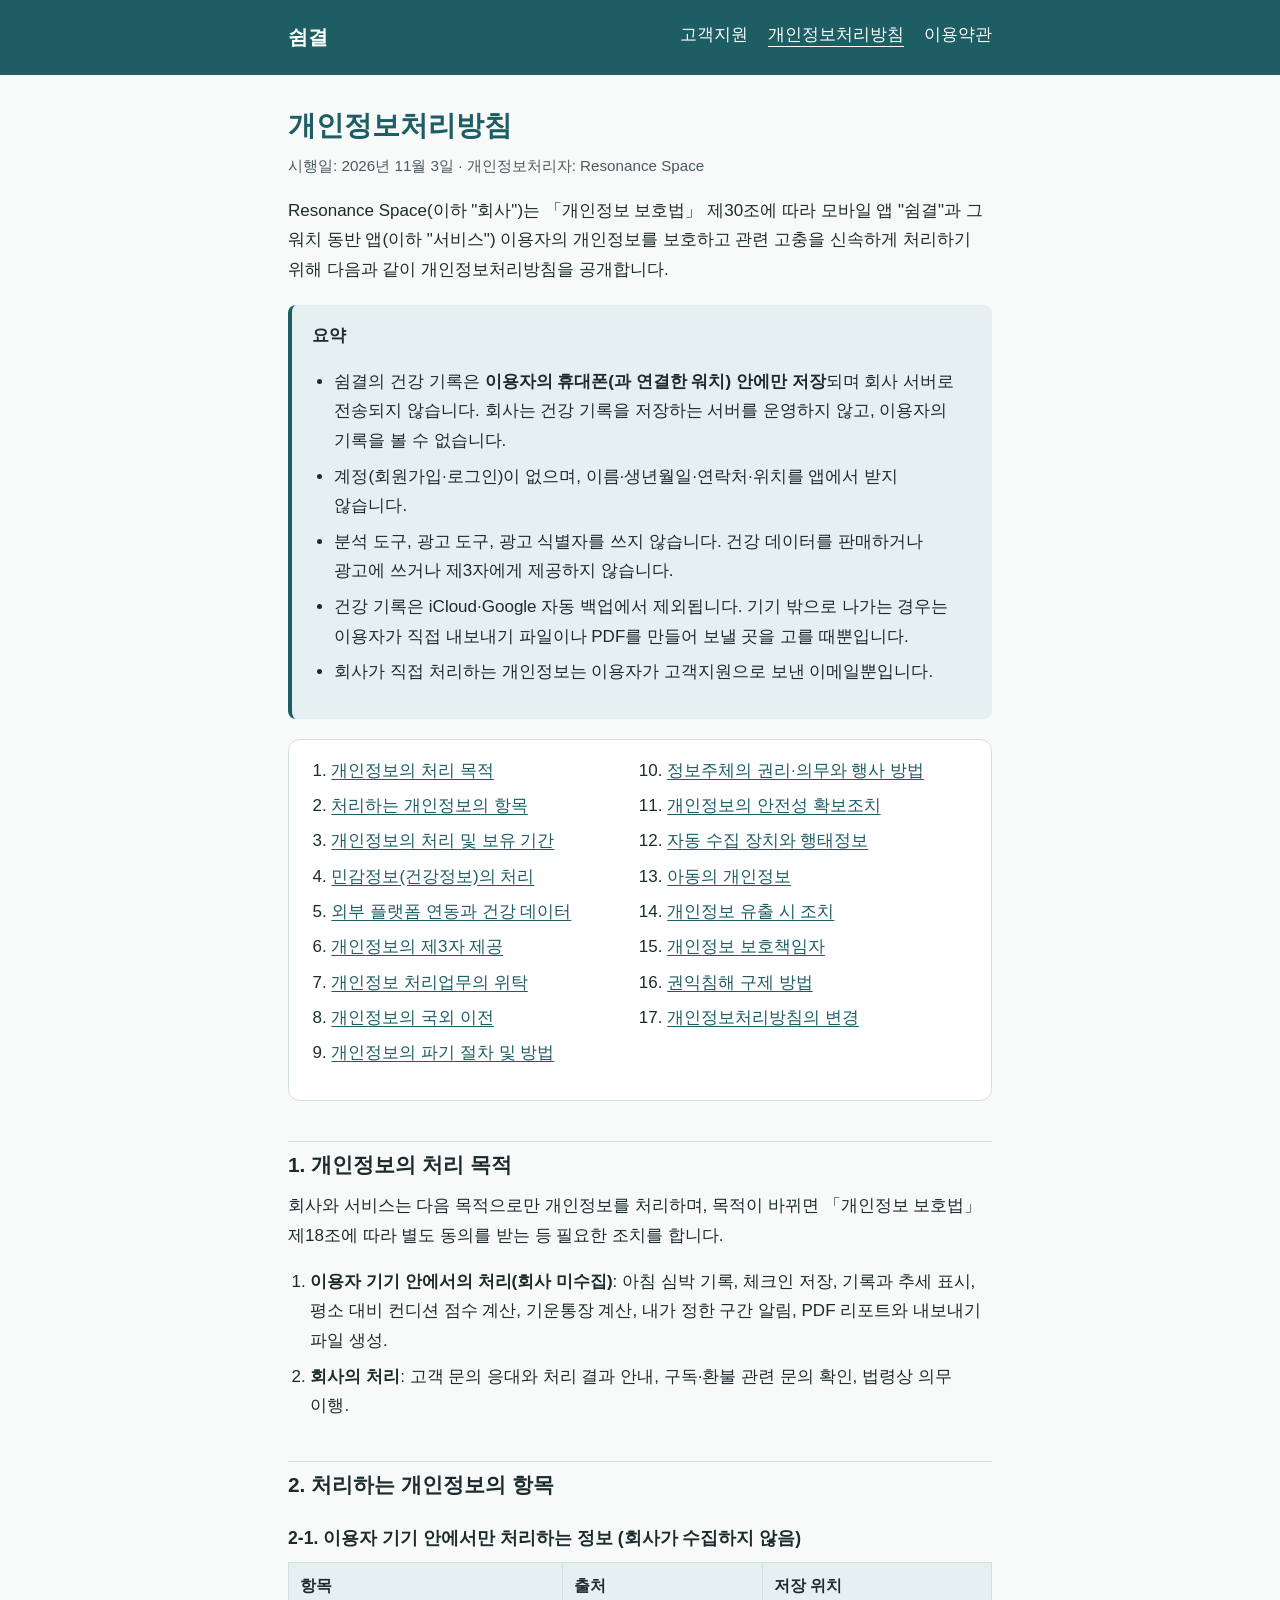
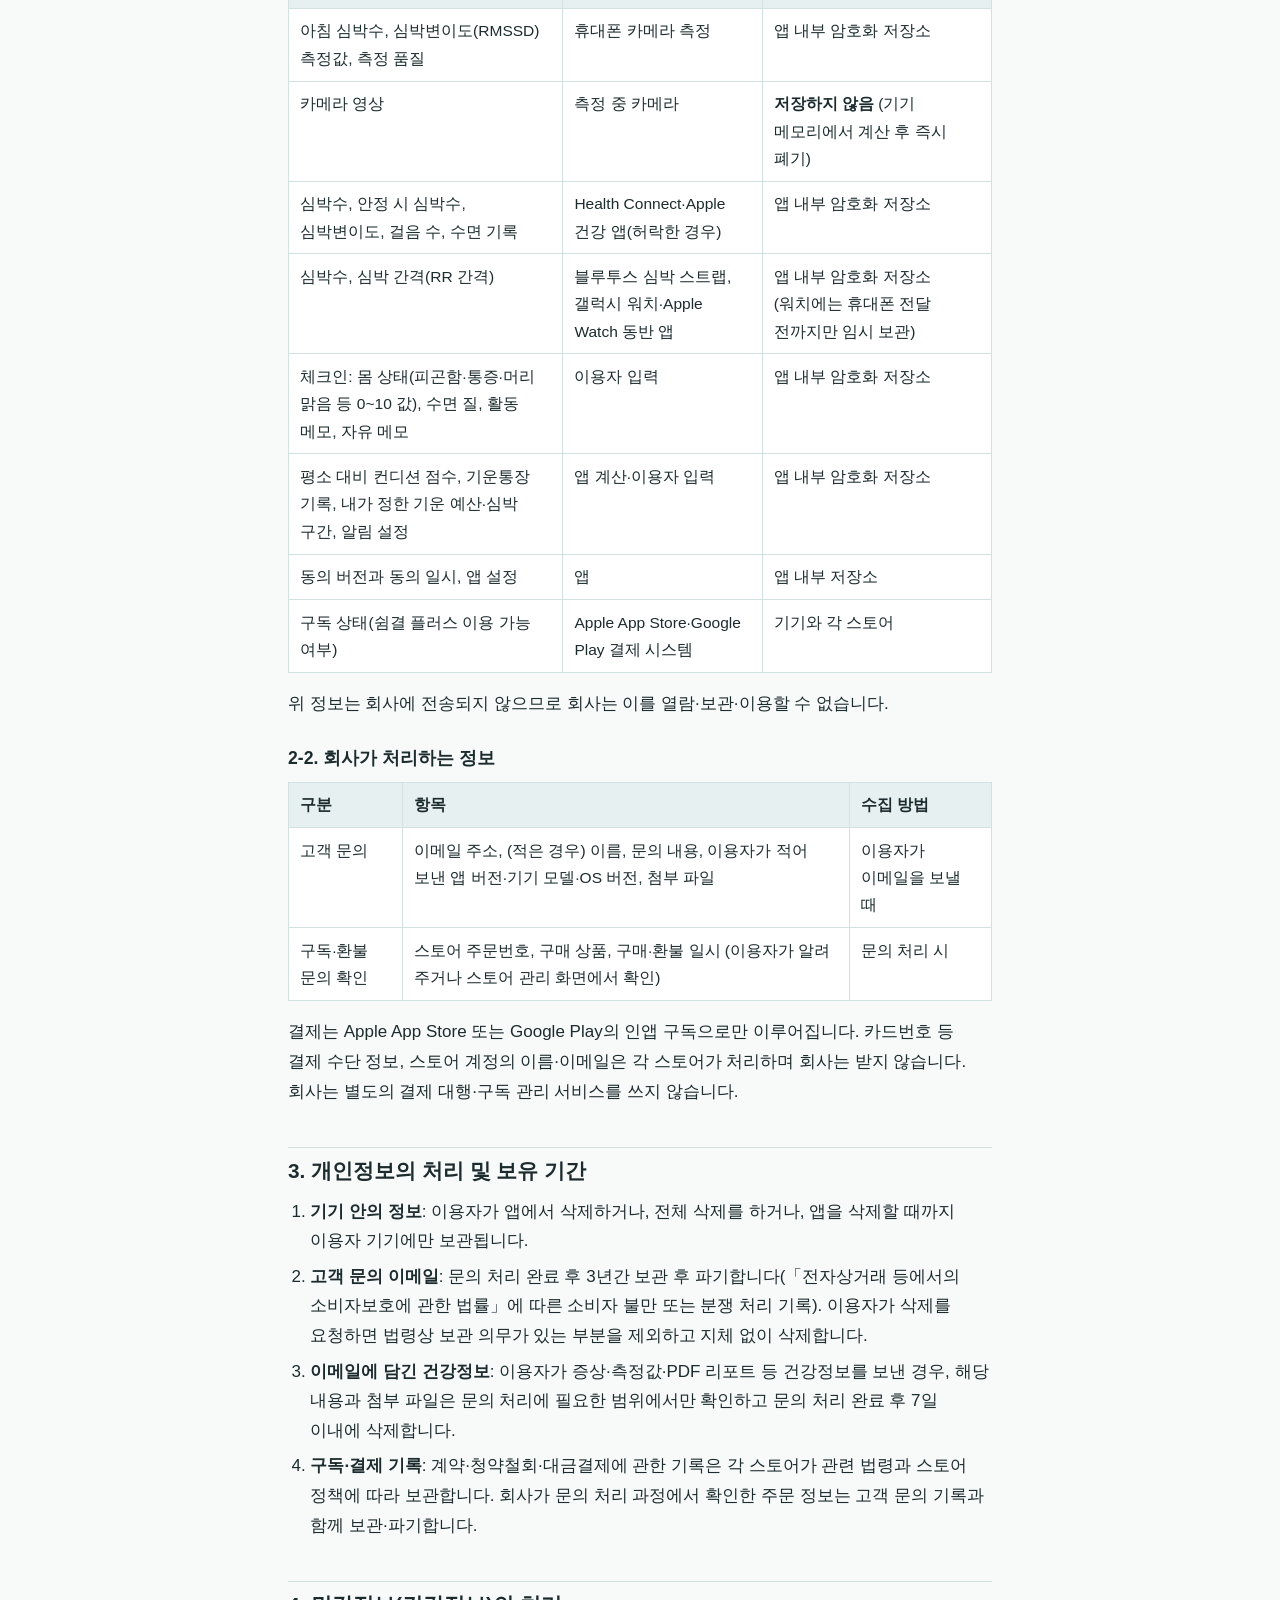
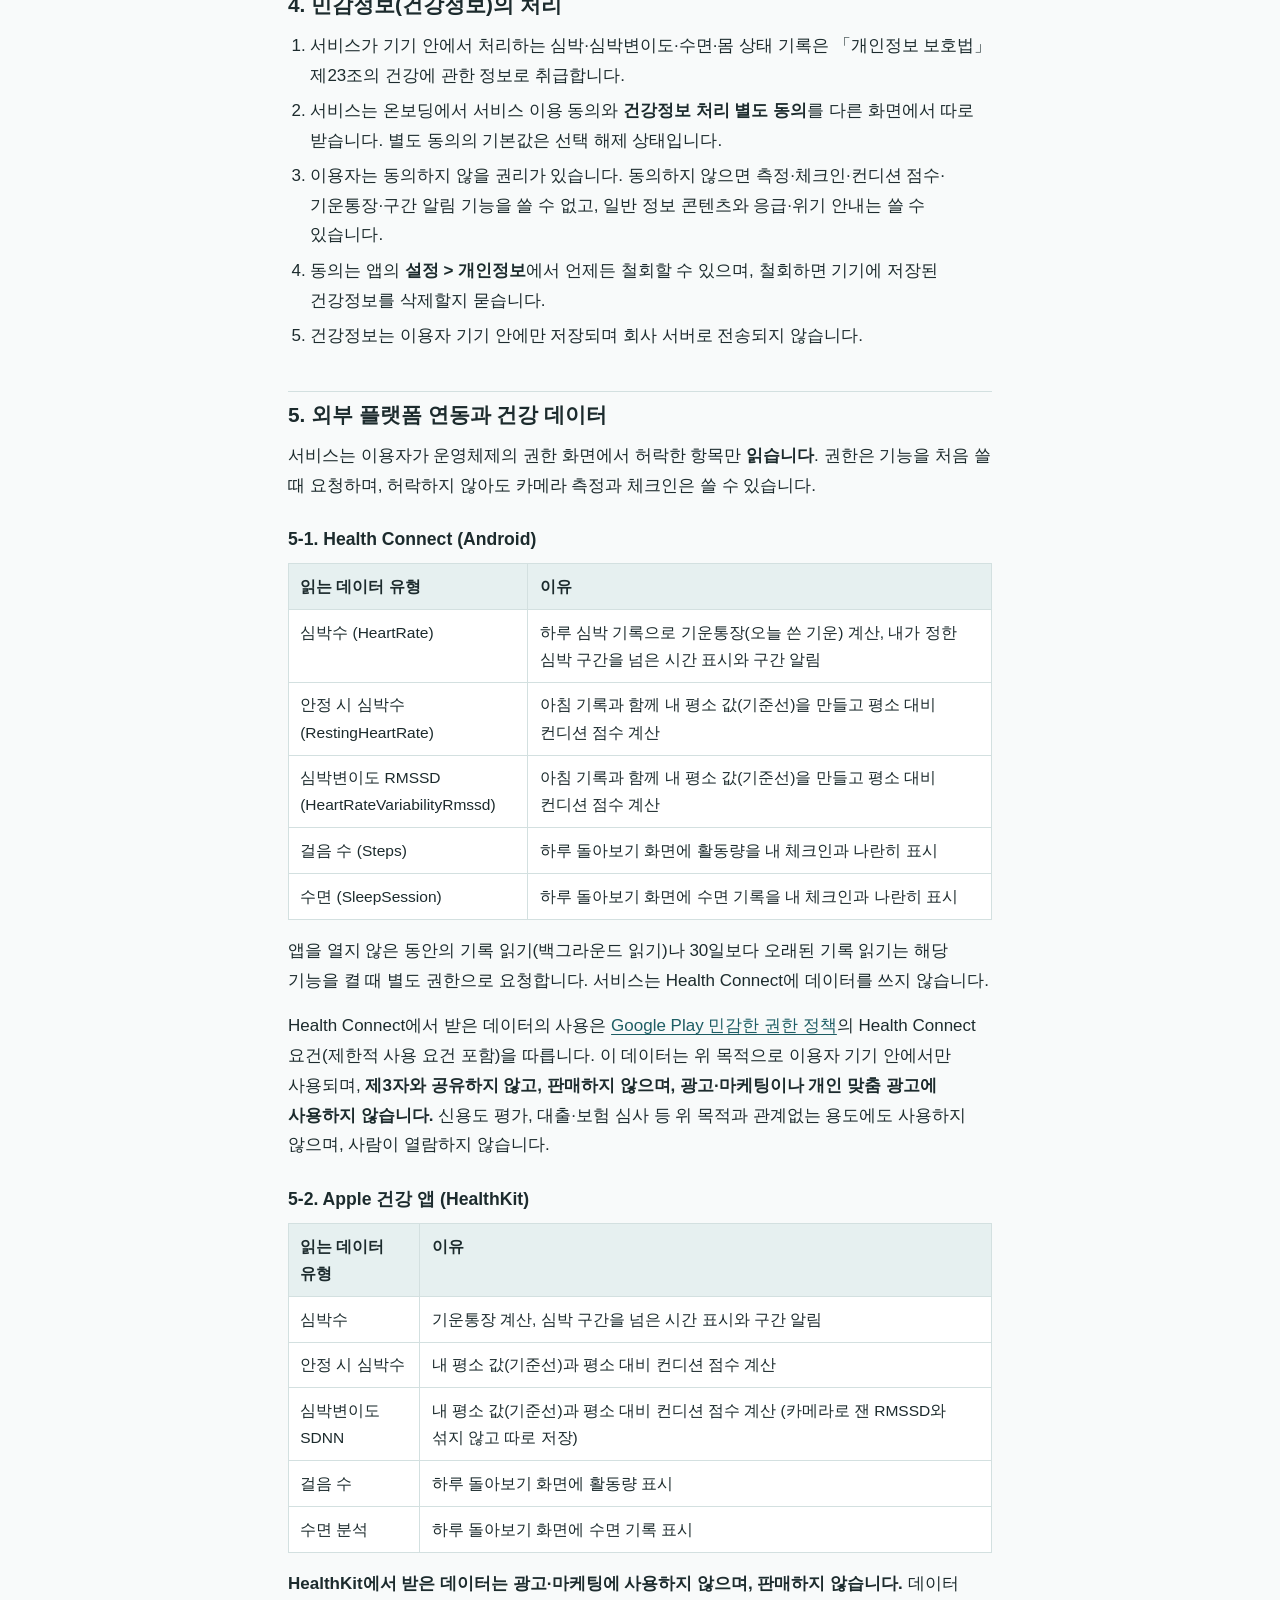
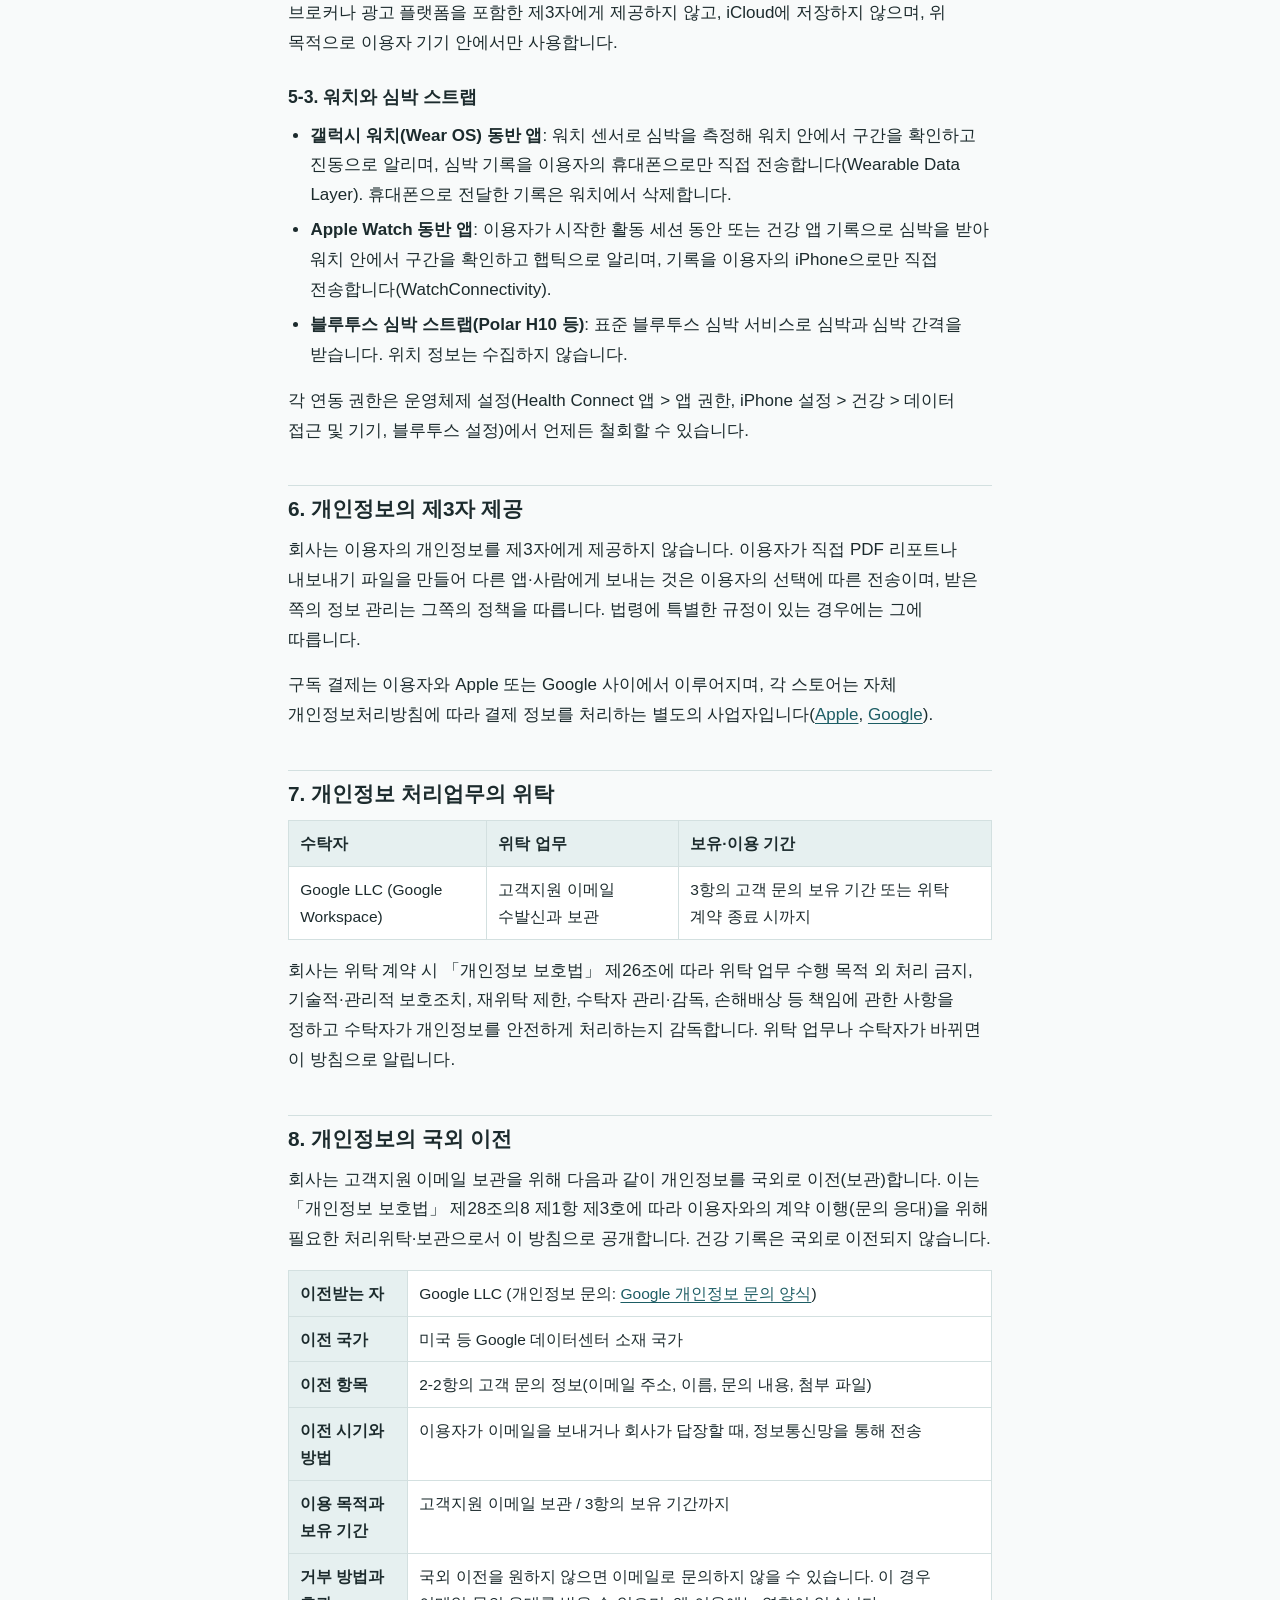
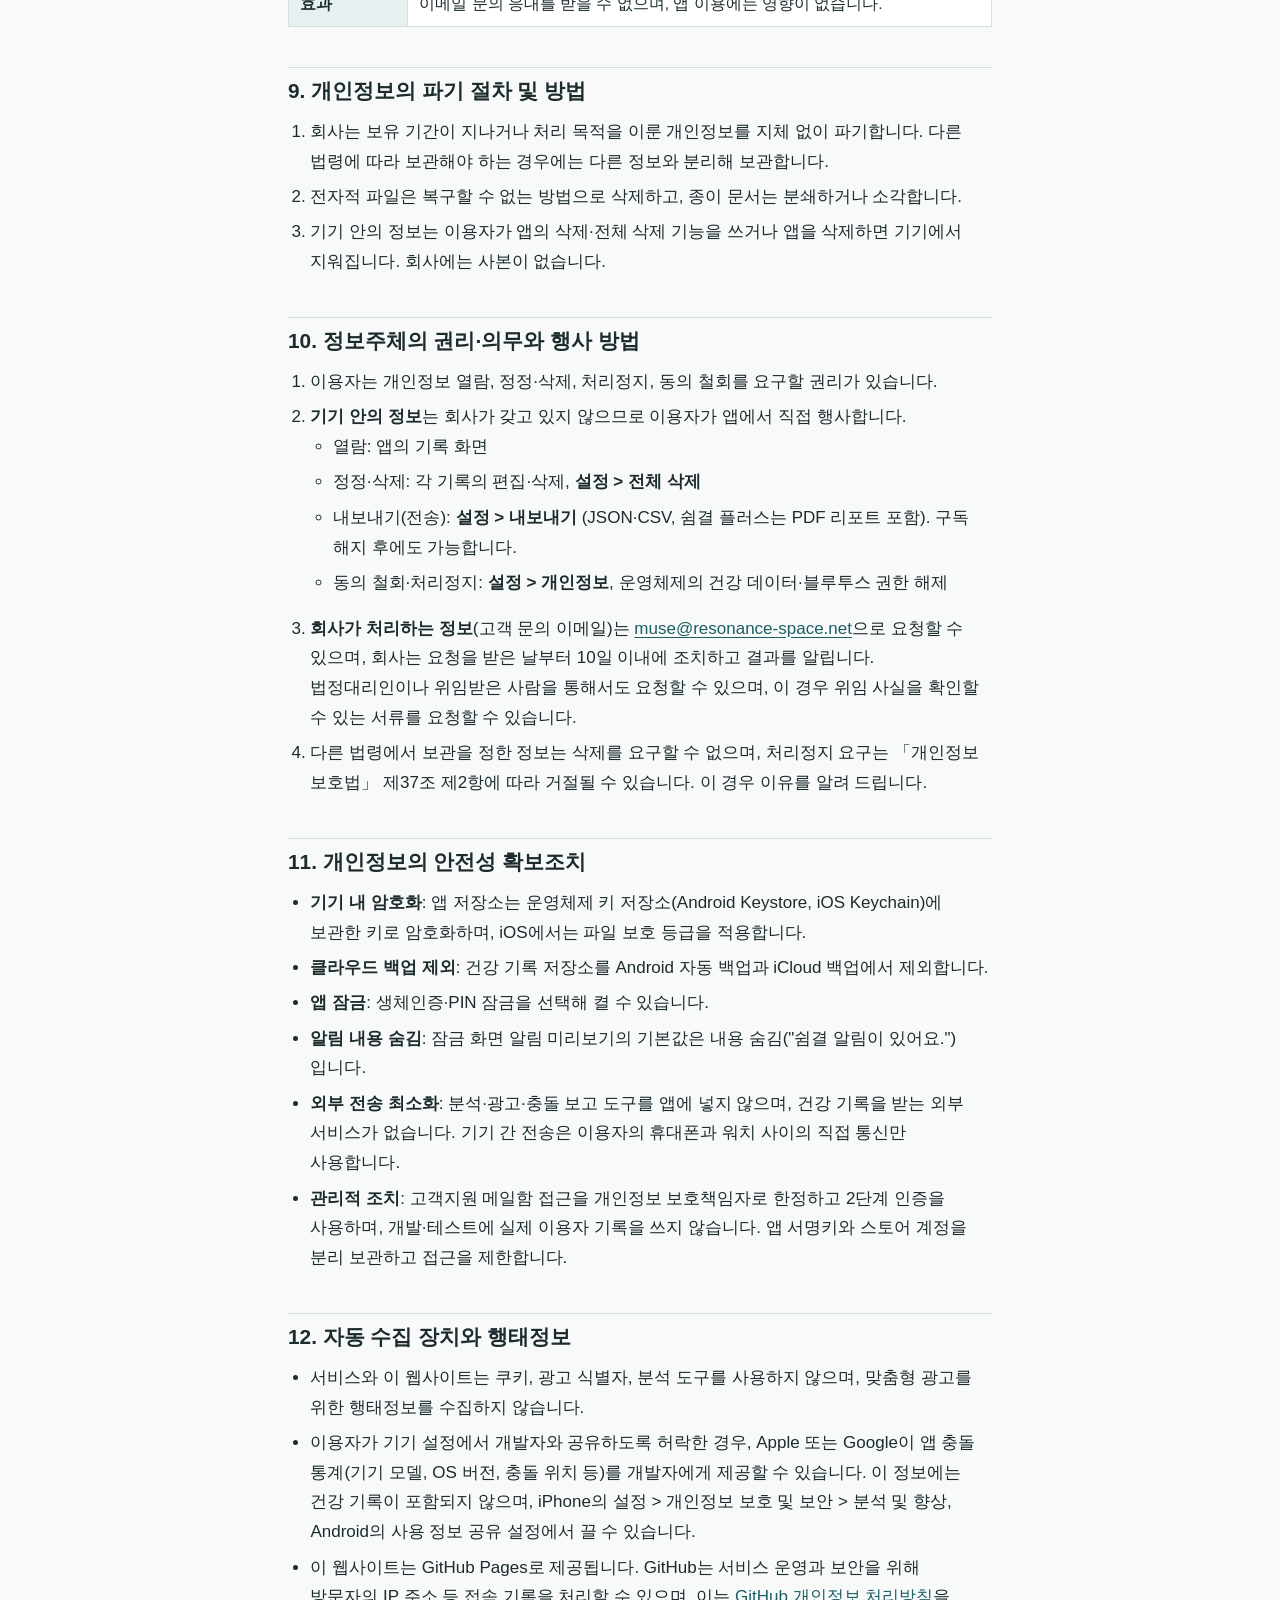
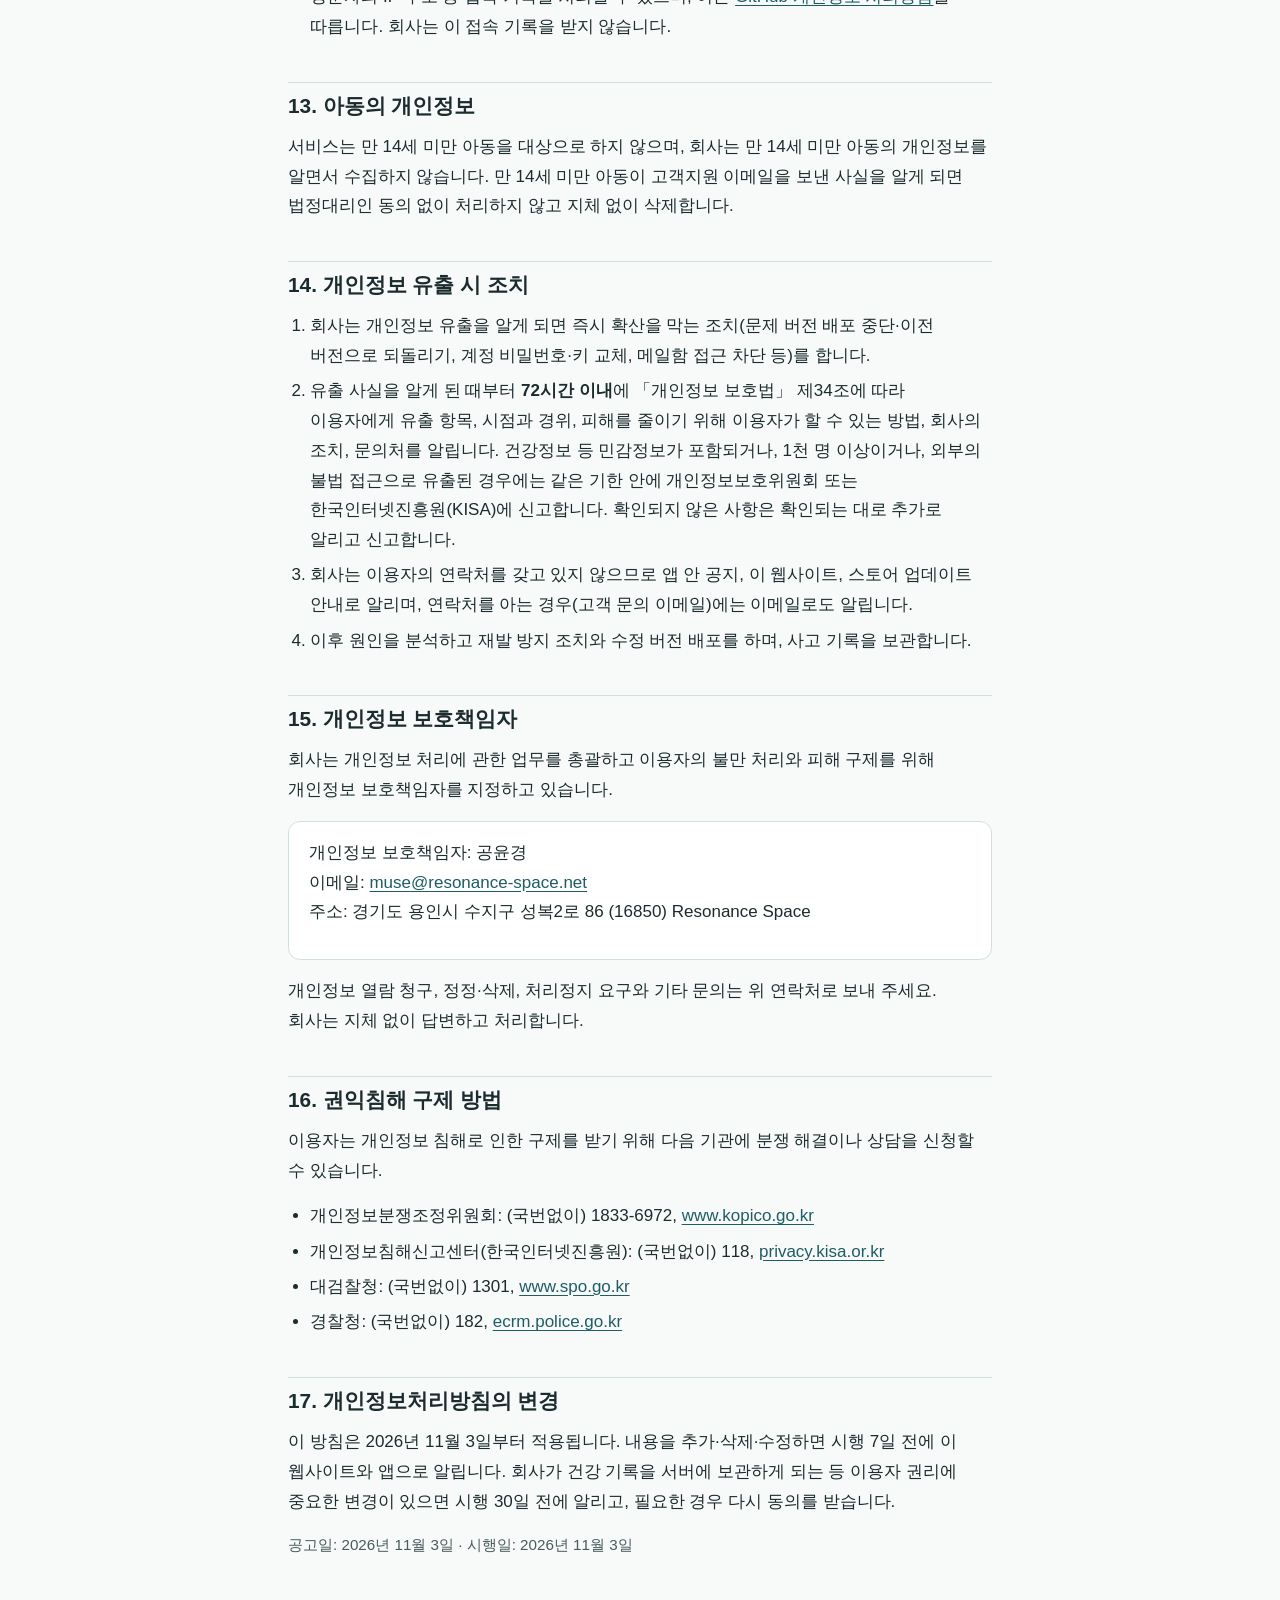
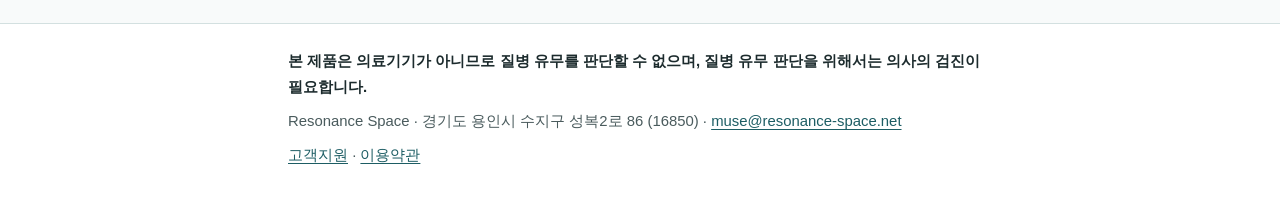
==== privacy.html @ 458374a5 "쉼결 support site: support, privacy policy, terms" ====
<!doctype html>
<html lang="ko">
<head>
<meta charset="utf-8">
<meta name="viewport" content="width=device-width, initial-scale=1">
<title>쉼결 개인정보처리방침</title>
<meta name="description" content="쉼결 개인정보처리방침. 건강 기록은 이용자 기기 안에만 저장되며 회사 서버로 전송되지 않습니다.">
<meta name="theme-color" content="#1D5D64">
<meta name="referrer" content="no-referrer">
<link rel="stylesheet" href="style.css">
</head>
<body>
<a class="skip" href="#main">본문 바로가기</a>
<header class="site">
  <div class="wrap">
    <a class="brand" href="./">쉼결</a>
    <nav aria-label="사이트 메뉴">
      <ul>
        <li><a href="./">고객지원</a></li>
        <li><a href="privacy.html" aria-current="page">개인정보처리방침</a></li>
        <li><a href="terms.html">이용약관</a></li>
      </ul>
    </nav>
  </div>
</header>

<main id="main" class="wrap">
  <h1>개인정보처리방침</h1>
  <p class="meta">시행일: 2026년 11월 3일 · 개인정보처리자: Resonance Space</p>

  <p>Resonance Space(이하 "회사")는 「개인정보 보호법」 제30조에 따라 모바일 앱 "쉼결"과 그 워치 동반 앱(이하 "서비스") 이용자의 개인정보를 보호하고 관련 고충을 신속하게 처리하기 위해 다음과 같이 개인정보처리방침을 공개합니다.</p>

  <div class="notice">
    <p><strong>요약</strong></p>
    <ul>
      <li>쉼결의 건강 기록은 <strong>이용자의 휴대폰(과 연결한 워치) 안에만 저장</strong>되며 회사 서버로 전송되지 않습니다. 회사는 건강 기록을 저장하는 서버를 운영하지 않고, 이용자의 기록을 볼 수 없습니다.</li>
      <li>계정(회원가입·로그인)이 없으며, 이름·생년월일·연락처·위치를 앱에서 받지 않습니다.</li>
      <li>분석 도구, 광고 도구, 광고 식별자를 쓰지 않습니다. 건강 데이터를 판매하거나 광고에 쓰거나 제3자에게 제공하지 않습니다.</li>
      <li>건강 기록은 iCloud·Google 자동 백업에서 제외됩니다. 기기 밖으로 나가는 경우는 이용자가 직접 내보내기 파일이나 PDF를 만들어 보낼 곳을 고를 때뿐입니다.</li>
      <li>회사가 직접 처리하는 개인정보는 이용자가 고객지원으로 보낸 이메일뿐입니다.</li>
    </ul>
  </div>

  <nav class="toc card" aria-label="목차">
    <ol>
      <li><a href="#p1">개인정보의 처리 목적</a></li>
      <li><a href="#p2">처리하는 개인정보의 항목</a></li>
      <li><a href="#p3">개인정보의 처리 및 보유 기간</a></li>
      <li><a href="#p4">민감정보(건강정보)의 처리</a></li>
      <li><a href="#p5">외부 플랫폼 연동과 건강 데이터</a></li>
      <li><a href="#p6">개인정보의 제3자 제공</a></li>
      <li><a href="#p7">개인정보 처리업무의 위탁</a></li>
      <li><a href="#p8">개인정보의 국외 이전</a></li>
      <li><a href="#p9">개인정보의 파기 절차 및 방법</a></li>
      <li><a href="#p10">정보주체의 권리·의무와 행사 방법</a></li>
      <li><a href="#p11">개인정보의 안전성 확보조치</a></li>
      <li><a href="#p12">자동 수집 장치와 행태정보</a></li>
      <li><a href="#p13">아동의 개인정보</a></li>
      <li><a href="#p14">개인정보 유출 시 조치</a></li>
      <li><a href="#p15">개인정보 보호책임자</a></li>
      <li><a href="#p16">권익침해 구제 방법</a></li>
      <li><a href="#p17">개인정보처리방침의 변경</a></li>
    </ol>
  </nav>

  <h2 id="p1">1. 개인정보의 처리 목적</h2>
  <p>회사와 서비스는 다음 목적으로만 개인정보를 처리하며, 목적이 바뀌면 「개인정보 보호법」 제18조에 따라 별도 동의를 받는 등 필요한 조치를 합니다.</p>
  <ol>
    <li><strong>이용자 기기 안에서의 처리(회사 미수집)</strong>: 아침 심박 기록, 체크인 저장, 기록과 추세 표시, 평소 대비 컨디션 점수 계산, 기운통장 계산, 내가 정한 구간 알림, PDF 리포트와 내보내기 파일 생성.</li>
    <li><strong>회사의 처리</strong>: 고객 문의 응대와 처리 결과 안내, 구독·환불 관련 문의 확인, 법령상 의무 이행.</li>
  </ol>

  <h2 id="p2">2. 처리하는 개인정보의 항목</h2>
  <h3>2-1. 이용자 기기 안에서만 처리하는 정보 (회사가 수집하지 않음)</h3>
  <div class="table-scroll">
  <table>
    <thead><tr><th scope="col">항목</th><th scope="col">출처</th><th scope="col">저장 위치</th></tr></thead>
    <tbody>
      <tr><td>아침 심박수, 심박변이도(RMSSD) 측정값, 측정 품질</td><td>휴대폰 카메라 측정</td><td>앱 내부 암호화 저장소</td></tr>
      <tr><td>카메라 영상</td><td>측정 중 카메라</td><td><strong>저장하지 않음</strong> (기기 메모리에서 계산 후 즉시 폐기)</td></tr>
      <tr><td>심박수, 안정 시 심박수, 심박변이도, 걸음 수, 수면 기록</td><td>Health Connect·Apple 건강 앱(허락한 경우)</td><td>앱 내부 암호화 저장소</td></tr>
      <tr><td>심박수, 심박 간격(RR 간격)</td><td>블루투스 심박 스트랩, 갤럭시 워치·Apple Watch 동반 앱</td><td>앱 내부 암호화 저장소 (워치에는 휴대폰 전달 전까지만 임시 보관)</td></tr>
      <tr><td>체크인: 몸 상태(피곤함·통증·머리 맑음 등 0~10 값), 수면 질, 활동 메모, 자유 메모</td><td>이용자 입력</td><td>앱 내부 암호화 저장소</td></tr>
      <tr><td>평소 대비 컨디션 점수, 기운통장 기록, 내가 정한 기운 예산·심박 구간, 알림 설정</td><td>앱 계산·이용자 입력</td><td>앱 내부 암호화 저장소</td></tr>
      <tr><td>동의 버전과 동의 일시, 앱 설정</td><td>앱</td><td>앱 내부 저장소</td></tr>
      <tr><td>구독 상태(쉼결 플러스 이용 가능 여부)</td><td>Apple App Store·Google Play 결제 시스템</td><td>기기와 각 스토어</td></tr>
    </tbody>
  </table>
  </div>
  <p>위 정보는 회사에 전송되지 않으므로 회사는 이를 열람·보관·이용할 수 없습니다.</p>

  <h3>2-2. 회사가 처리하는 정보</h3>
  <div class="table-scroll">
  <table>
    <thead><tr><th scope="col">구분</th><th scope="col">항목</th><th scope="col">수집 방법</th></tr></thead>
    <tbody>
      <tr><td>고객 문의</td><td>이메일 주소, (적은 경우) 이름, 문의 내용, 이용자가 적어 보낸 앱 버전·기기 모델·OS 버전, 첨부 파일</td><td>이용자가 이메일을 보낼 때</td></tr>
      <tr><td>구독·환불 문의 확인</td><td>스토어 주문번호, 구매 상품, 구매·환불 일시 (이용자가 알려 주거나 스토어 관리 화면에서 확인)</td><td>문의 처리 시</td></tr>
    </tbody>
  </table>
  </div>
  <p>결제는 Apple App Store 또는 Google Play의 인앱 구독으로만 이루어집니다. 카드번호 등 결제 수단 정보, 스토어 계정의 이름·이메일은 각 스토어가 처리하며 회사는 받지 않습니다. 회사는 별도의 결제 대행·구독 관리 서비스를 쓰지 않습니다.</p>

  <h2 id="p3">3. 개인정보의 처리 및 보유 기간</h2>
  <ol>
    <li><strong>기기 안의 정보</strong>: 이용자가 앱에서 삭제하거나, 전체 삭제를 하거나, 앱을 삭제할 때까지 이용자 기기에만 보관됩니다.</li>
    <li><strong>고객 문의 이메일</strong>: 문의 처리 완료 후 3년간 보관 후 파기합니다(「전자상거래 등에서의 소비자보호에 관한 법률」에 따른 소비자 불만 또는 분쟁 처리 기록). 이용자가 삭제를 요청하면 법령상 보관 의무가 있는 부분을 제외하고 지체 없이 삭제합니다.</li>
    <li><strong>이메일에 담긴 건강정보</strong>: 이용자가 증상·측정값·PDF 리포트 등 건강정보를 보낸 경우, 해당 내용과 첨부 파일은 문의 처리에 필요한 범위에서만 확인하고 문의 처리 완료 후 7일 이내에 삭제합니다.</li>
    <li><strong>구독·결제 기록</strong>: 계약·청약철회·대금결제에 관한 기록은 각 스토어가 관련 법령과 스토어 정책에 따라 보관합니다. 회사가 문의 처리 과정에서 확인한 주문 정보는 고객 문의 기록과 함께 보관·파기합니다.</li>
  </ol>

  <h2 id="p4">4. 민감정보(건강정보)의 처리</h2>
  <ol>
    <li>서비스가 기기 안에서 처리하는 심박·심박변이도·수면·몸 상태 기록은 「개인정보 보호법」 제23조의 건강에 관한 정보로 취급합니다.</li>
    <li>서비스는 온보딩에서 서비스 이용 동의와 <strong>건강정보 처리 별도 동의</strong>를 다른 화면에서 따로 받습니다. 별도 동의의 기본값은 선택 해제 상태입니다.</li>
    <li>이용자는 동의하지 않을 권리가 있습니다. 동의하지 않으면 측정·체크인·컨디션 점수·기운통장·구간 알림 기능을 쓸 수 없고, 일반 정보 콘텐츠와 응급·위기 안내는 쓸 수 있습니다.</li>
    <li>동의는 앱의 <strong>설정 &gt; 개인정보</strong>에서 언제든 철회할 수 있으며, 철회하면 기기에 저장된 건강정보를 삭제할지 묻습니다.</li>
    <li>건강정보는 이용자 기기 안에만 저장되며 회사 서버로 전송되지 않습니다.</li>
  </ol>

  <h2 id="p5">5. 외부 플랫폼 연동과 건강 데이터</h2>
  <p>서비스는 이용자가 운영체제의 권한 화면에서 허락한 항목만 <strong>읽습니다</strong>. 권한은 기능을 처음 쓸 때 요청하며, 허락하지 않아도 카메라 측정과 체크인은 쓸 수 있습니다.</p>

  <h3 id="health-connect">5-1. Health Connect (Android)</h3>
  <div class="table-scroll">
  <table>
    <thead><tr><th scope="col">읽는 데이터 유형</th><th scope="col">이유</th></tr></thead>
    <tbody>
      <tr><td>심박수 (HeartRate)</td><td>하루 심박 기록으로 기운통장(오늘 쓴 기운) 계산, 내가 정한 심박 구간을 넘은 시간 표시와 구간 알림</td></tr>
      <tr><td>안정 시 심박수 (RestingHeartRate)</td><td>아침 기록과 함께 내 평소 값(기준선)을 만들고 평소 대비 컨디션 점수 계산</td></tr>
      <tr><td>심박변이도 RMSSD (HeartRateVariabilityRmssd)</td><td>아침 기록과 함께 내 평소 값(기준선)을 만들고 평소 대비 컨디션 점수 계산</td></tr>
      <tr><td>걸음 수 (Steps)</td><td>하루 돌아보기 화면에 활동량을 내 체크인과 나란히 표시</td></tr>
      <tr><td>수면 (SleepSession)</td><td>하루 돌아보기 화면에 수면 기록을 내 체크인과 나란히 표시</td></tr>
    </tbody>
  </table>
  </div>
  <p>앱을 열지 않은 동안의 기록 읽기(백그라운드 읽기)나 30일보다 오래된 기록 읽기는 해당 기능을 켤 때 별도 권한으로 요청합니다. 서비스는 Health Connect에 데이터를 쓰지 않습니다.</p>
  <p>Health Connect에서 받은 데이터의 사용은 <a href="https://support.google.com/googleplay/android-developer/answer/9888170">Google Play 민감한 권한 정책</a>의 Health Connect 요건(제한적 사용 요건 포함)을 따릅니다. 이 데이터는 위 목적으로 이용자 기기 안에서만 사용되며, <strong>제3자와 공유하지 않고, 판매하지 않으며, 광고·마케팅이나 개인 맞춤 광고에 사용하지 않습니다.</strong> 신용도 평가, 대출·보험 심사 등 위 목적과 관계없는 용도에도 사용하지 않으며, 사람이 열람하지 않습니다.</p>

  <h3 id="healthkit">5-2. Apple 건강 앱 (HealthKit)</h3>
  <div class="table-scroll">
  <table>
    <thead><tr><th scope="col">읽는 데이터 유형</th><th scope="col">이유</th></tr></thead>
    <tbody>
      <tr><td>심박수</td><td>기운통장 계산, 심박 구간을 넘은 시간 표시와 구간 알림</td></tr>
      <tr><td>안정 시 심박수</td><td>내 평소 값(기준선)과 평소 대비 컨디션 점수 계산</td></tr>
      <tr><td>심박변이도 SDNN</td><td>내 평소 값(기준선)과 평소 대비 컨디션 점수 계산 (카메라로 잰 RMSSD와 섞지 않고 따로 저장)</td></tr>
      <tr><td>걸음 수</td><td>하루 돌아보기 화면에 활동량 표시</td></tr>
      <tr><td>수면 분석</td><td>하루 돌아보기 화면에 수면 기록 표시</td></tr>
    </tbody>
  </table>
  </div>
  <p><strong>HealthKit에서 받은 데이터는 광고·마케팅에 사용하지 않으며, 판매하지 않습니다.</strong> 데이터 브로커나 광고 플랫폼을 포함한 제3자에게 제공하지 않고, iCloud에 저장하지 않으며, 위 목적으로 이용자 기기 안에서만 사용합니다.</p>

  <h3>5-3. 워치와 심박 스트랩</h3>
  <ul>
    <li><strong>갤럭시 워치(Wear OS) 동반 앱</strong>: 워치 센서로 심박을 측정해 워치 안에서 구간을 확인하고 진동으로 알리며, 심박 기록을 이용자의 휴대폰으로만 직접 전송합니다(Wearable Data Layer). 휴대폰으로 전달한 기록은 워치에서 삭제합니다.</li>
    <li><strong>Apple Watch 동반 앱</strong>: 이용자가 시작한 활동 세션 동안 또는 건강 앱 기록으로 심박을 받아 워치 안에서 구간을 확인하고 햅틱으로 알리며, 기록을 이용자의 iPhone으로만 직접 전송합니다(WatchConnectivity).</li>
    <li><strong>블루투스 심박 스트랩(Polar H10 등)</strong>: 표준 블루투스 심박 서비스로 심박과 심박 간격을 받습니다. 위치 정보는 수집하지 않습니다.</li>
  </ul>
  <p>각 연동 권한은 운영체제 설정(Health Connect 앱 &gt; 앱 권한, iPhone 설정 &gt; 건강 &gt; 데이터 접근 및 기기, 블루투스 설정)에서 언제든 철회할 수 있습니다.</p>

  <h2 id="p6">6. 개인정보의 제3자 제공</h2>
  <p>회사는 이용자의 개인정보를 제3자에게 제공하지 않습니다. 이용자가 직접 PDF 리포트나 내보내기 파일을 만들어 다른 앱·사람에게 보내는 것은 이용자의 선택에 따른 전송이며, 받은 쪽의 정보 관리는 그쪽의 정책을 따릅니다. 법령에 특별한 규정이 있는 경우에는 그에 따릅니다.</p>
  <p>구독 결제는 이용자와 Apple 또는 Google 사이에서 이루어지며, 각 스토어는 자체 개인정보처리방침에 따라 결제 정보를 처리하는 별도의 사업자입니다(<a href="https://www.apple.com/kr/legal/privacy/">Apple</a>, <a href="https://policies.google.com/privacy?hl=ko">Google</a>).</p>

  <h2 id="p7">7. 개인정보 처리업무의 위탁</h2>
  <div class="table-scroll">
  <table>
    <thead><tr><th scope="col">수탁자</th><th scope="col">위탁 업무</th><th scope="col">보유·이용 기간</th></tr></thead>
    <tbody>
      <tr><td>Google LLC (Google Workspace)</td><td>고객지원 이메일 수발신과 보관</td><td>3항의 고객 문의 보유 기간 또는 위탁 계약 종료 시까지</td></tr>
    </tbody>
  </table>
  </div>
  <p>회사는 위탁 계약 시 「개인정보 보호법」 제26조에 따라 위탁 업무 수행 목적 외 처리 금지, 기술적·관리적 보호조치, 재위탁 제한, 수탁자 관리·감독, 손해배상 등 책임에 관한 사항을 정하고 수탁자가 개인정보를 안전하게 처리하는지 감독합니다. 위탁 업무나 수탁자가 바뀌면 이 방침으로 알립니다.</p>

  <h2 id="p8">8. 개인정보의 국외 이전</h2>
  <p>회사는 고객지원 이메일 보관을 위해 다음과 같이 개인정보를 국외로 이전(보관)합니다. 이는 「개인정보 보호법」 제28조의8 제1항 제3호에 따라 이용자와의 계약 이행(문의 응대)을 위해 필요한 처리위탁·보관으로서 이 방침으로 공개합니다. 건강 기록은 국외로 이전되지 않습니다.</p>
  <div class="table-scroll">
  <table>
    <tbody>
      <tr><th scope="row">이전받는 자</th><td>Google LLC (개인정보 문의: <a href="https://support.google.com/policies/contact/general_privacy_form">Google 개인정보 문의 양식</a>)</td></tr>
      <tr><th scope="row">이전 국가</th><td>미국 등 Google 데이터센터 소재 국가</td></tr>
      <tr><th scope="row">이전 항목</th><td>2-2항의 고객 문의 정보(이메일 주소, 이름, 문의 내용, 첨부 파일)</td></tr>
      <tr><th scope="row">이전 시기와 방법</th><td>이용자가 이메일을 보내거나 회사가 답장할 때, 정보통신망을 통해 전송</td></tr>
      <tr><th scope="row">이용 목적과 보유 기간</th><td>고객지원 이메일 보관 / 3항의 보유 기간까지</td></tr>
      <tr><th scope="row">거부 방법과 효과</th><td>국외 이전을 원하지 않으면 이메일로 문의하지 않을 수 있습니다. 이 경우 이메일 문의 응대를 받을 수 없으며, 앱 이용에는 영향이 없습니다.</td></tr>
    </tbody>
  </table>
  </div>

  <h2 id="p9">9. 개인정보의 파기 절차 및 방법</h2>
  <ol>
    <li>회사는 보유 기간이 지나거나 처리 목적을 이룬 개인정보를 지체 없이 파기합니다. 다른 법령에 따라 보관해야 하는 경우에는 다른 정보와 분리해 보관합니다.</li>
    <li>전자적 파일은 복구할 수 없는 방법으로 삭제하고, 종이 문서는 분쇄하거나 소각합니다.</li>
    <li>기기 안의 정보는 이용자가 앱의 삭제·전체 삭제 기능을 쓰거나 앱을 삭제하면 기기에서 지워집니다. 회사에는 사본이 없습니다.</li>
  </ol>

  <h2 id="p10">10. 정보주체의 권리·의무와 행사 방법</h2>
  <ol>
    <li>이용자는 개인정보 열람, 정정·삭제, 처리정지, 동의 철회를 요구할 권리가 있습니다.</li>
    <li><strong>기기 안의 정보</strong>는 회사가 갖고 있지 않으므로 이용자가 앱에서 직접 행사합니다.
      <ul>
        <li>열람: 앱의 기록 화면</li>
        <li>정정·삭제: 각 기록의 편집·삭제, <strong>설정 &gt; 전체 삭제</strong></li>
        <li>내보내기(전송): <strong>설정 &gt; 내보내기</strong> (JSON·CSV, 쉼결 플러스는 PDF 리포트 포함). 구독 해지 후에도 가능합니다.</li>
        <li>동의 철회·처리정지: <strong>설정 &gt; 개인정보</strong>, 운영체제의 건강 데이터·블루투스 권한 해제</li>
      </ul>
    </li>
    <li><strong>회사가 처리하는 정보</strong>(고객 문의 이메일)는 <a href="mailto:muse@resonance-space.net">muse@resonance-space.net</a>으로 요청할 수 있으며, 회사는 요청을 받은 날부터 10일 이내에 조치하고 결과를 알립니다. 법정대리인이나 위임받은 사람을 통해서도 요청할 수 있으며, 이 경우 위임 사실을 확인할 수 있는 서류를 요청할 수 있습니다.</li>
    <li>다른 법령에서 보관을 정한 정보는 삭제를 요구할 수 없으며, 처리정지 요구는 「개인정보 보호법」 제37조 제2항에 따라 거절될 수 있습니다. 이 경우 이유를 알려 드립니다.</li>
  </ol>

  <h2 id="p11">11. 개인정보의 안전성 확보조치</h2>
  <ul>
    <li><strong>기기 내 암호화</strong>: 앱 저장소는 운영체제 키 저장소(Android Keystore, iOS Keychain)에 보관한 키로 암호화하며, iOS에서는 파일 보호 등급을 적용합니다.</li>
    <li><strong>클라우드 백업 제외</strong>: 건강 기록 저장소를 Android 자동 백업과 iCloud 백업에서 제외합니다.</li>
    <li><strong>앱 잠금</strong>: 생체인증·PIN 잠금을 선택해 켤 수 있습니다.</li>
    <li><strong>알림 내용 숨김</strong>: 잠금 화면 알림 미리보기의 기본값은 내용 숨김("쉼결 알림이 있어요.")입니다.</li>
    <li><strong>외부 전송 최소화</strong>: 분석·광고·충돌 보고 도구를 앱에 넣지 않으며, 건강 기록을 받는 외부 서비스가 없습니다. 기기 간 전송은 이용자의 휴대폰과 워치 사이의 직접 통신만 사용합니다.</li>
    <li><strong>관리적 조치</strong>: 고객지원 메일함 접근을 개인정보 보호책임자로 한정하고 2단계 인증을 사용하며, 개발·테스트에 실제 이용자 기록을 쓰지 않습니다. 앱 서명키와 스토어 계정을 분리 보관하고 접근을 제한합니다.</li>
  </ul>

  <h2 id="p12">12. 자동 수집 장치와 행태정보</h2>
  <ul>
    <li>서비스와 이 웹사이트는 쿠키, 광고 식별자, 분석 도구를 사용하지 않으며, 맞춤형 광고를 위한 행태정보를 수집하지 않습니다.</li>
    <li>이용자가 기기 설정에서 개발자와 공유하도록 허락한 경우, Apple 또는 Google이 앱 충돌 통계(기기 모델, OS 버전, 충돌 위치 등)를 개발자에게 제공할 수 있습니다. 이 정보에는 건강 기록이 포함되지 않으며, iPhone의 설정 &gt; 개인정보 보호 및 보안 &gt; 분석 및 향상, Android의 사용 정보 공유 설정에서 끌 수 있습니다.</li>
    <li>이 웹사이트는 GitHub Pages로 제공됩니다. GitHub는 서비스 운영과 보안을 위해 방문자의 IP 주소 등 접속 기록을 처리할 수 있으며, 이는 <a href="https://docs.github.com/ko/site-policy/privacy-policies/github-general-privacy-statement">GitHub 개인정보 처리방침</a>을 따릅니다. 회사는 이 접속 기록을 받지 않습니다.</li>
  </ul>

  <h2 id="p13">13. 아동의 개인정보</h2>
  <p>서비스는 만 14세 미만 아동을 대상으로 하지 않으며, 회사는 만 14세 미만 아동의 개인정보를 알면서 수집하지 않습니다. 만 14세 미만 아동이 고객지원 이메일을 보낸 사실을 알게 되면 법정대리인 동의 없이 처리하지 않고 지체 없이 삭제합니다.</p>

  <h2 id="p14">14. 개인정보 유출 시 조치</h2>
  <ol>
    <li>회사는 개인정보 유출을 알게 되면 즉시 확산을 막는 조치(문제 버전 배포 중단·이전 버전으로 되돌리기, 계정 비밀번호·키 교체, 메일함 접근 차단 등)를 합니다.</li>
    <li>유출 사실을 알게 된 때부터 <strong>72시간 이내</strong>에 「개인정보 보호법」 제34조에 따라 이용자에게 유출 항목, 시점과 경위, 피해를 줄이기 위해 이용자가 할 수 있는 방법, 회사의 조치, 문의처를 알립니다. 건강정보 등 민감정보가 포함되거나, 1천 명 이상이거나, 외부의 불법 접근으로 유출된 경우에는 같은 기한 안에 개인정보보호위원회 또는 한국인터넷진흥원(KISA)에 신고합니다. 확인되지 않은 사항은 확인되는 대로 추가로 알리고 신고합니다.</li>
    <li>회사는 이용자의 연락처를 갖고 있지 않으므로 앱 안 공지, 이 웹사이트, 스토어 업데이트 안내로 알리며, 연락처를 아는 경우(고객 문의 이메일)에는 이메일로도 알립니다.</li>
    <li>이후 원인을 분석하고 재발 방지 조치와 수정 버전 배포를 하며, 사고 기록을 보관합니다.</li>
  </ol>

  <h2 id="p15">15. 개인정보 보호책임자</h2>
  <p>회사는 개인정보 처리에 관한 업무를 총괄하고 이용자의 불만 처리와 피해 구제를 위해 개인정보 보호책임자를 지정하고 있습니다.</p>
  <div class="card">
    <p>개인정보 보호책임자: 공윤경<br>
    이메일: <a href="mailto:muse@resonance-space.net">muse@resonance-space.net</a><br>
    주소: 경기도 용인시 수지구 성복2로 86 (16850) Resonance Space</p>
  </div>
  <p>개인정보 열람 청구, 정정·삭제, 처리정지 요구와 기타 문의는 위 연락처로 보내 주세요. 회사는 지체 없이 답변하고 처리합니다.</p>

  <h2 id="p16">16. 권익침해 구제 방법</h2>
  <p>이용자는 개인정보 침해로 인한 구제를 받기 위해 다음 기관에 분쟁 해결이나 상담을 신청할 수 있습니다.</p>
  <ul>
    <li>개인정보분쟁조정위원회: (국번없이) 1833-6972, <a href="https://www.kopico.go.kr">www.kopico.go.kr</a></li>
    <li>개인정보침해신고센터(한국인터넷진흥원): (국번없이) 118, <a href="https://privacy.kisa.or.kr">privacy.kisa.or.kr</a></li>
    <li>대검찰청: (국번없이) 1301, <a href="https://www.spo.go.kr">www.spo.go.kr</a></li>
    <li>경찰청: (국번없이) 182, <a href="https://ecrm.police.go.kr">ecrm.police.go.kr</a></li>
  </ul>

  <h2 id="p17">17. 개인정보처리방침의 변경</h2>
  <p>이 방침은 2026년 11월 3일부터 적용됩니다. 내용을 추가·삭제·수정하면 시행 7일 전에 이 웹사이트와 앱으로 알립니다. 회사가 건강 기록을 서버에 보관하게 되는 등 이용자 권리에 중요한 변경이 있으면 시행 30일 전에 알리고, 필요한 경우 다시 동의를 받습니다.</p>
  <p class="meta">공고일: 2026년 11월 3일 · 시행일: 2026년 11월 3일</p>
</main>

<footer class="site">
  <div class="wrap">
    <p class="disclaimer">본 제품은 의료기기가 아니므로 질병 유무를 판단할 수 없으며, 질병 유무 판단을 위해서는 의사의 검진이 필요합니다.</p>
    <p>Resonance Space · 경기도 용인시 수지구 성복2로 86 (16850) · <a href="mailto:muse@resonance-space.net">muse@resonance-space.net</a></p>
    <p><a href="./">고객지원</a> · <a href="terms.html">이용약관</a></p>
  </div>
</footer>
</body>
</html>
---- style.css ----
:root {
  --brand: #1D5D64;
  --brand-strong: #164A50;
  --brand-soft: #E6F0F0;
  --bg: #F8FAFA;
  --surface: #FFFFFF;
  --text: #1C2B2D;
  --muted: #4A5B5D;
  --line: #D3E0E0;
  --focus: #E0A64B;
  color-scheme: light dark;
}
@media (prefers-color-scheme: dark) {
  :root {
    --brand: #7FC4CB;
    --brand-strong: #A3D7DC;
    --brand-soft: #173436;
    --bg: #101B1C;
    --surface: #162426;
    --text: #E4EEEE;
    --muted: #A9BCBE;
    --line: #2A4043;
  }
}
* { box-sizing: border-box; }
html { -webkit-text-size-adjust: 100%; }
body {
  margin: 0;
  background: var(--bg);
  color: var(--text);
  font-family: -apple-system, BlinkMacSystemFont, "Apple SD Gothic Neo", "Noto Sans KR", "Malgun Gothic", "Segoe UI", Roboto, sans-serif;
  font-size: 1.0625rem;
  line-height: 1.75;
  word-break: keep-all;
  overflow-wrap: anywhere;
}
a { color: var(--brand); text-underline-offset: 3px; }
a:hover { color: var(--brand-strong); }
:focus-visible { outline: 3px solid var(--focus); outline-offset: 2px; border-radius: 4px; }
.skip {
  position: absolute; left: -9999px; top: 0;
  background: var(--surface); color: var(--text); padding: .5rem 1rem;
}
.skip:focus { left: 1rem; top: 1rem; z-index: 10; }
header.site {
  background: var(--brand);
  color: #fff;
}
@media (prefers-color-scheme: dark) { header.site { background: #1D5D64; } }
header.site .wrap { display: flex; flex-wrap: wrap; align-items: center; justify-content: space-between; gap: .5rem 1.5rem; padding-top: 1rem; padding-bottom: 1rem; }
header.site .brand { color: #fff; text-decoration: none; font-weight: 700; font-size: 1.25rem; }
header.site nav ul { list-style: none; margin: 0; padding: 0; display: flex; flex-wrap: wrap; gap: .25rem 1.25rem; }
header.site nav a { color: #fff; text-decoration: none; padding: .25rem 0; display: inline-block; }
header.site nav a[aria-current="page"] { text-decoration: underline; text-underline-offset: 6px; }
.wrap { max-width: 46rem; margin: 0 auto; padding-left: 1rem; padding-right: 1rem; }
main { padding-top: 2rem; padding-bottom: 3rem; }
h1 { font-size: 1.75rem; line-height: 1.35; margin: 0 0 .5rem; color: var(--brand); }
h2 { font-size: 1.3rem; line-height: 1.4; margin: 2.5rem 0 .75rem; padding-top: .5rem; border-top: 1px solid var(--line); }
h3 { font-size: 1.1rem; margin: 1.5rem 0 .5rem; }
p, ul, ol { margin: 0 0 1rem; }
ul, ol { padding-left: 1.4rem; }
li { margin-bottom: .35rem; }
.lead { font-size: 1.15rem; color: var(--muted); }
.meta { color: var(--muted); font-size: .95rem; }
.card {
  background: var(--surface);
  border: 1px solid var(--line);
  border-radius: 12px;
  padding: 1rem 1.25rem;
  margin: 1rem 0;
}
.notice {
  background: var(--brand-soft);
  border-left: 4px solid var(--brand);
  border-radius: 8px;
  padding: 1rem 1.25rem;
  margin: 1.25rem 0;
}
.table-scroll { overflow-x: auto; margin: 0 0 1rem; }
table { border-collapse: collapse; width: 100%; font-size: .97rem; background: var(--surface); }
th, td { border: 1px solid var(--line); padding: .55rem .7rem; text-align: left; vertical-align: top; }
th { background: var(--brand-soft); }
details { background: var(--surface); border: 1px solid var(--line); border-radius: 10px; padding: .75rem 1rem; margin: .6rem 0; }
summary { cursor: pointer; font-weight: 600; }
details[open] summary { margin-bottom: .5rem; }
.toc ol { columns: 1; }
@media (min-width: 640px) { .toc ol { columns: 2; column-gap: 2rem; } }
footer.site { border-top: 1px solid var(--line); background: var(--surface); padding: 1.5rem 0 2rem; font-size: .93rem; color: var(--muted); }
footer.site p { margin-bottom: .5rem; }
footer.site .disclaimer { color: var(--text); font-weight: 600; }
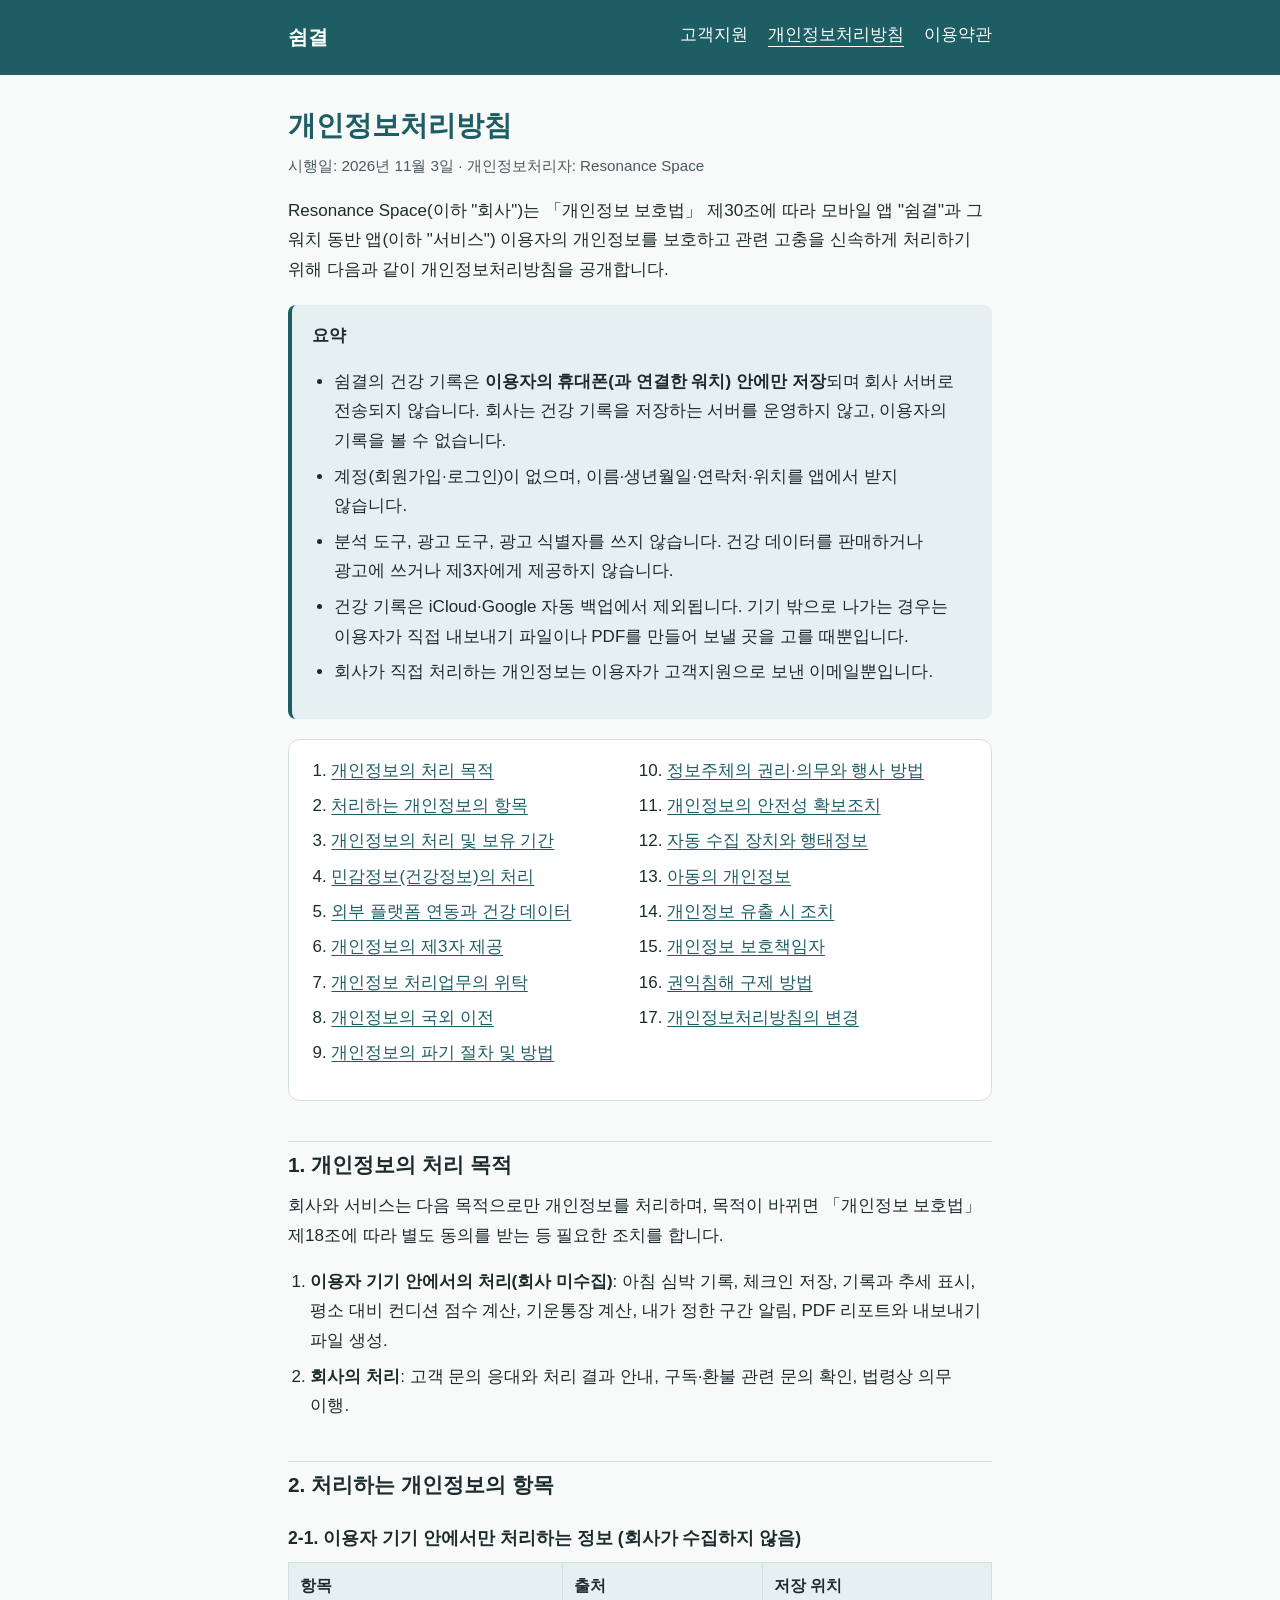
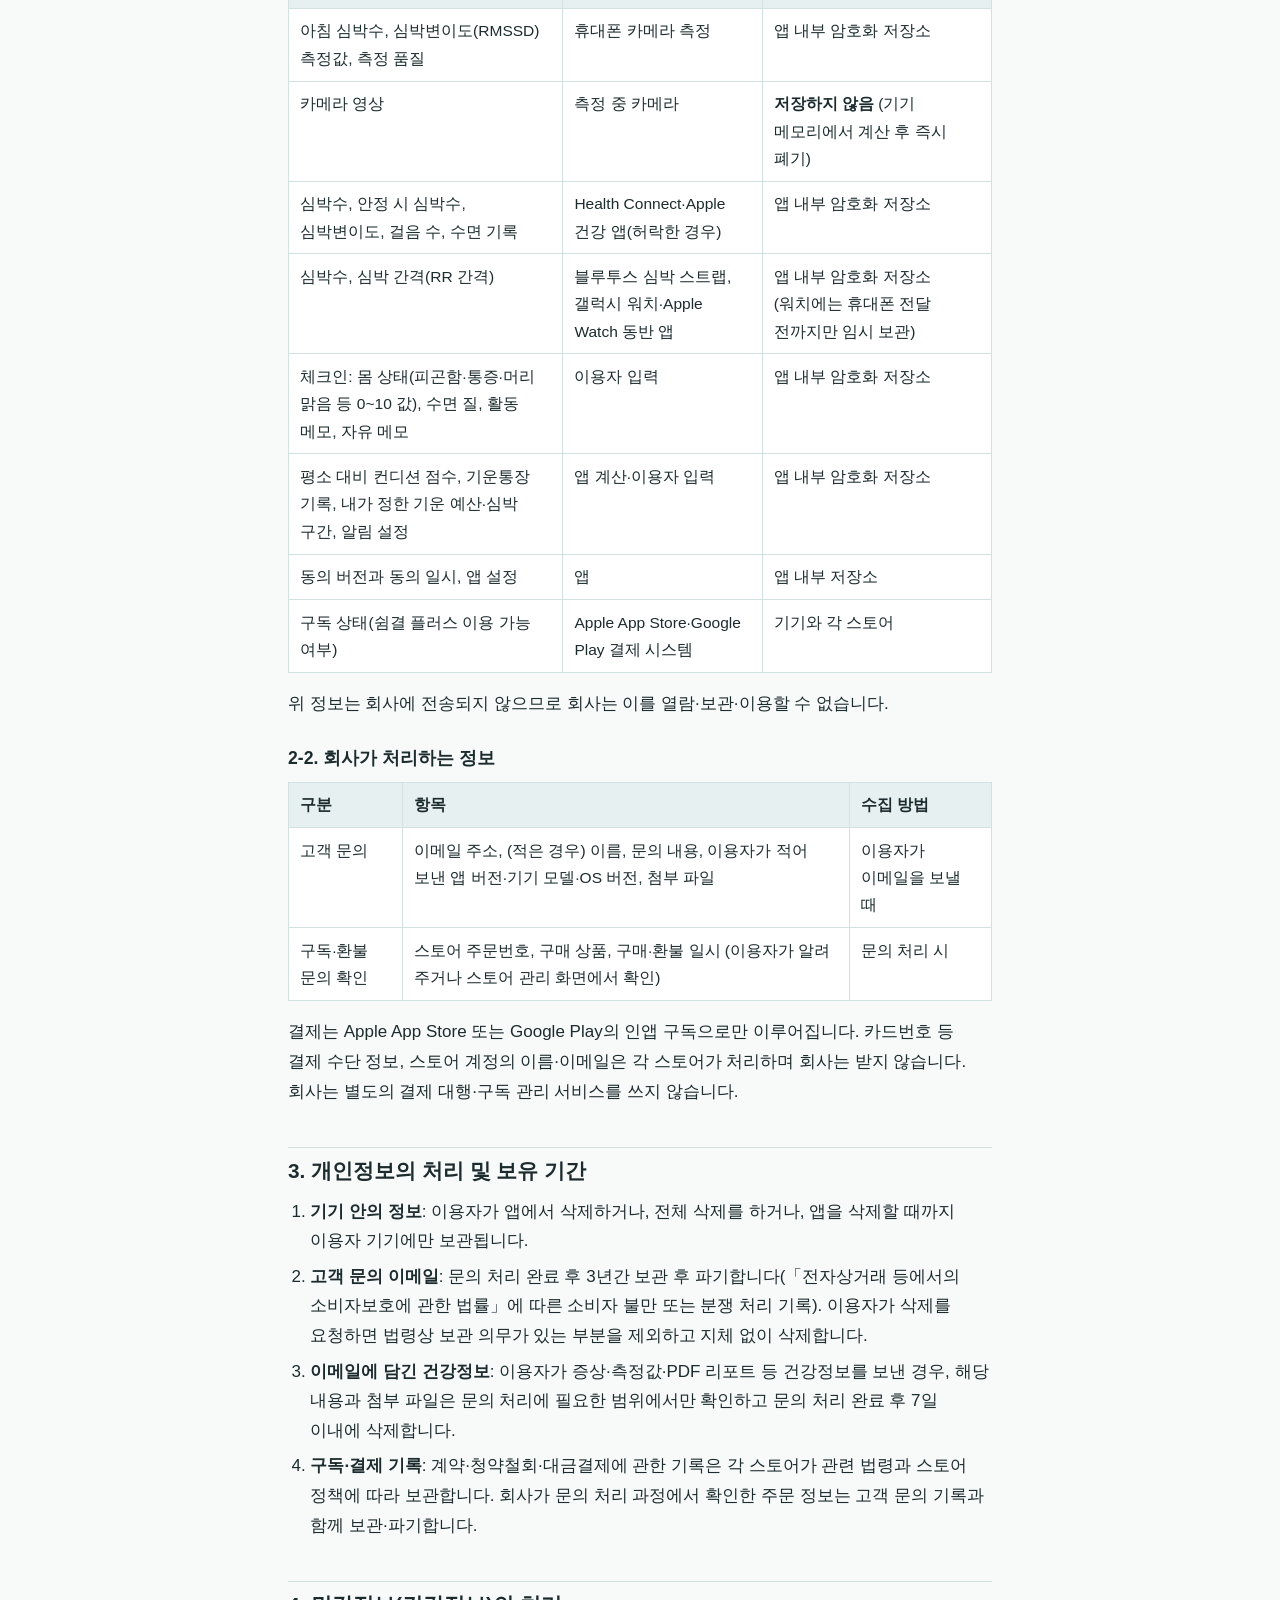
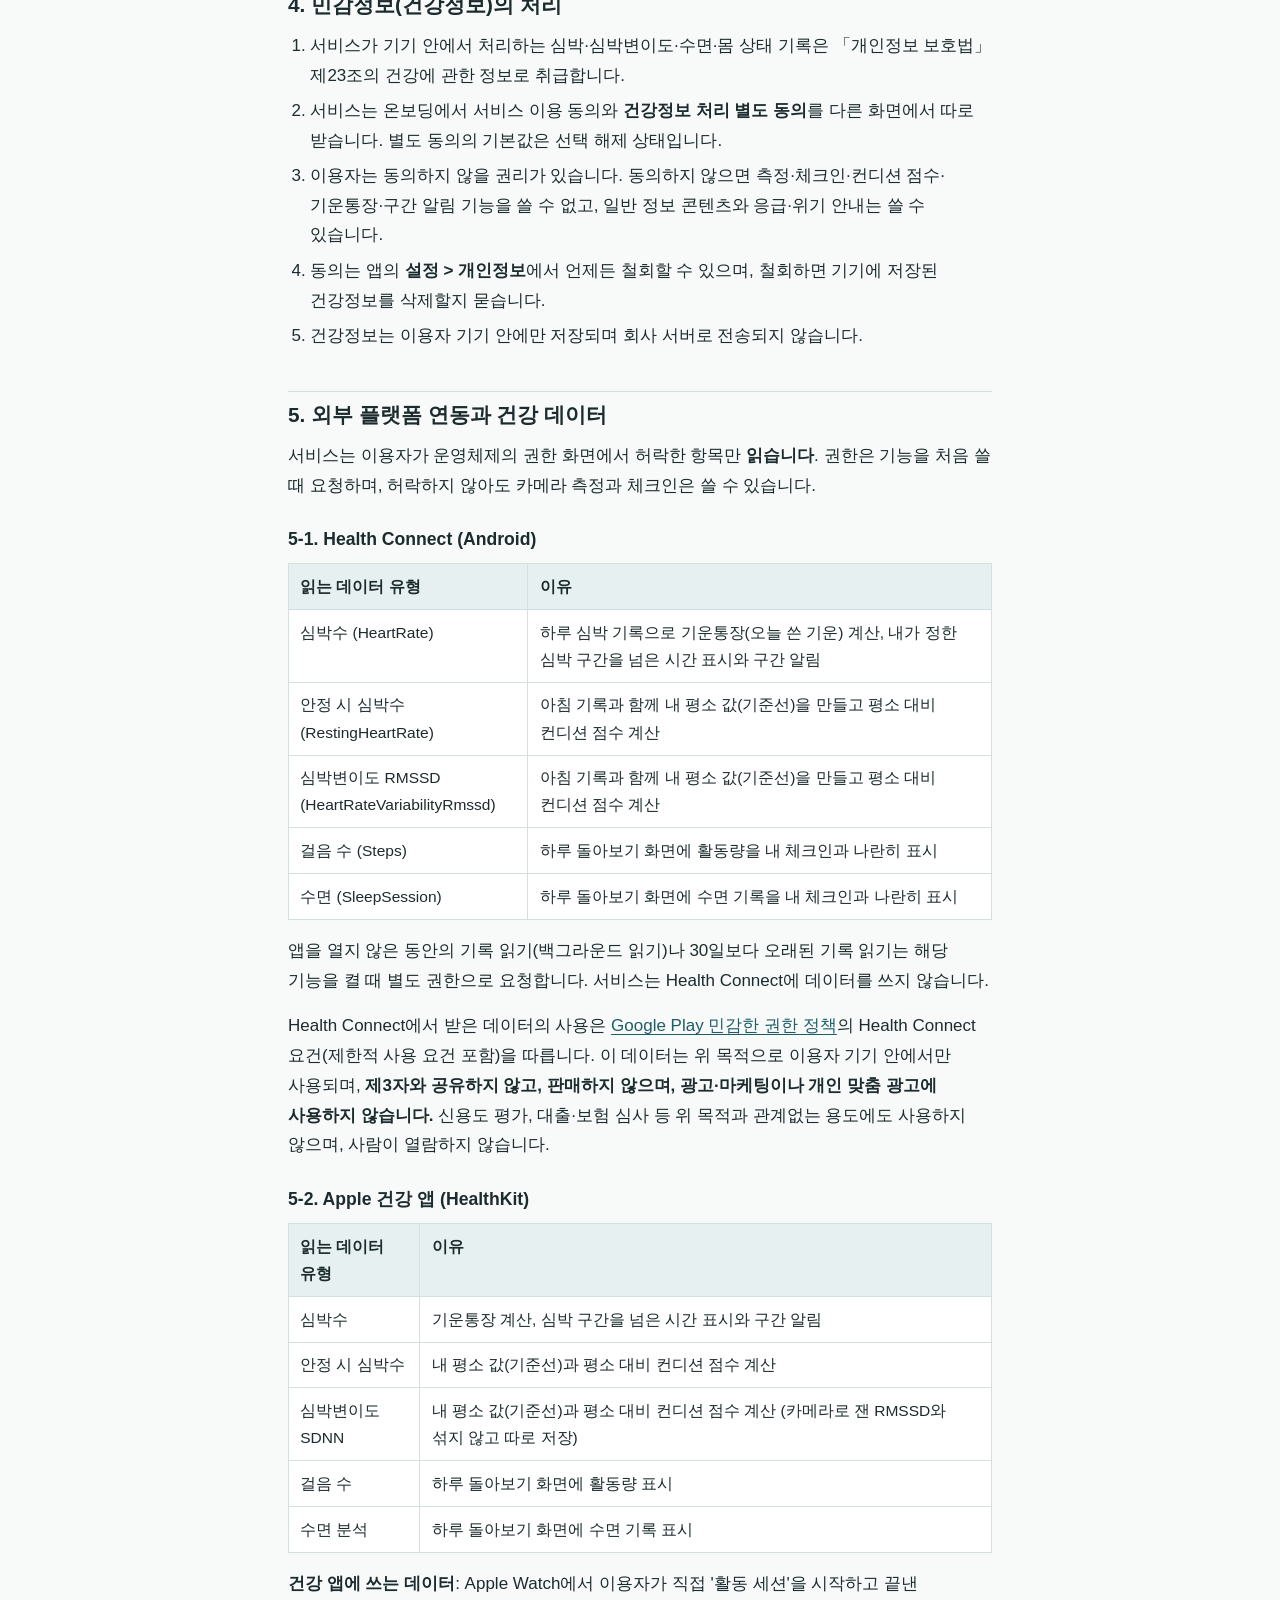
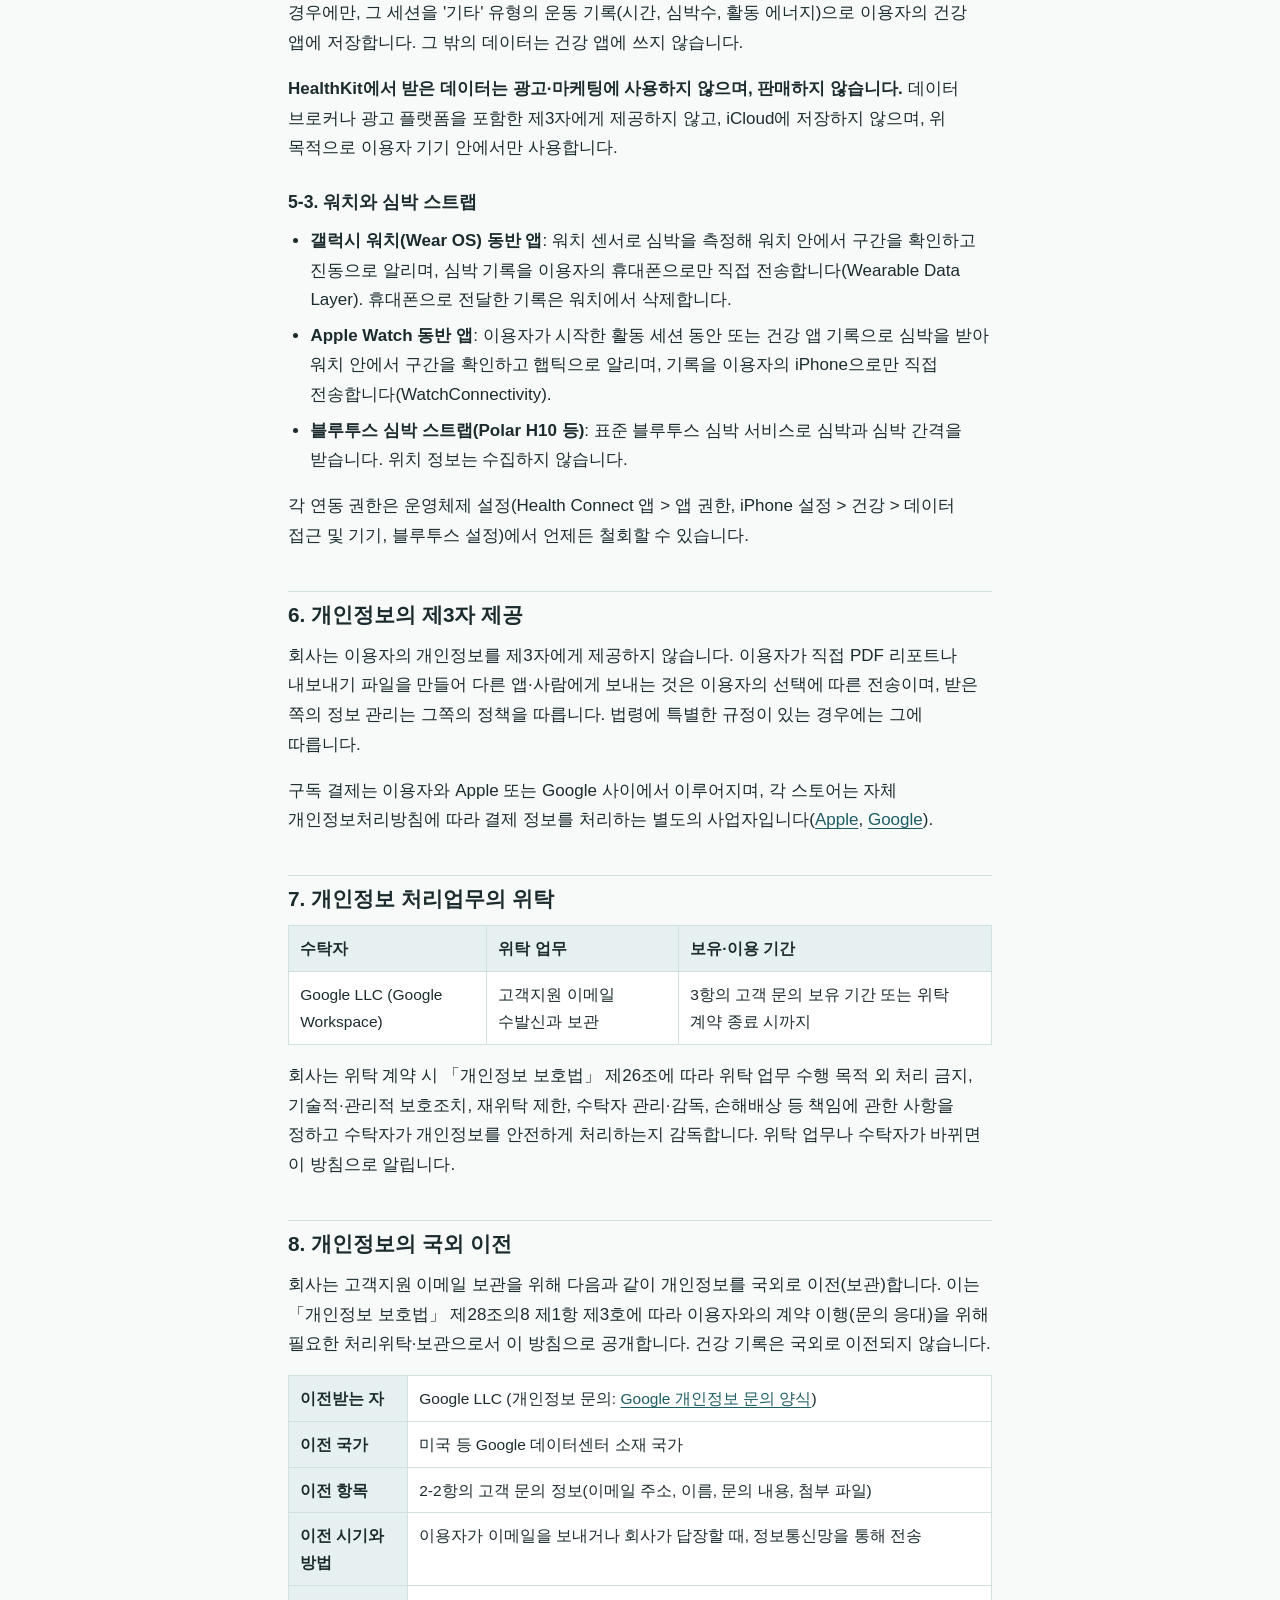
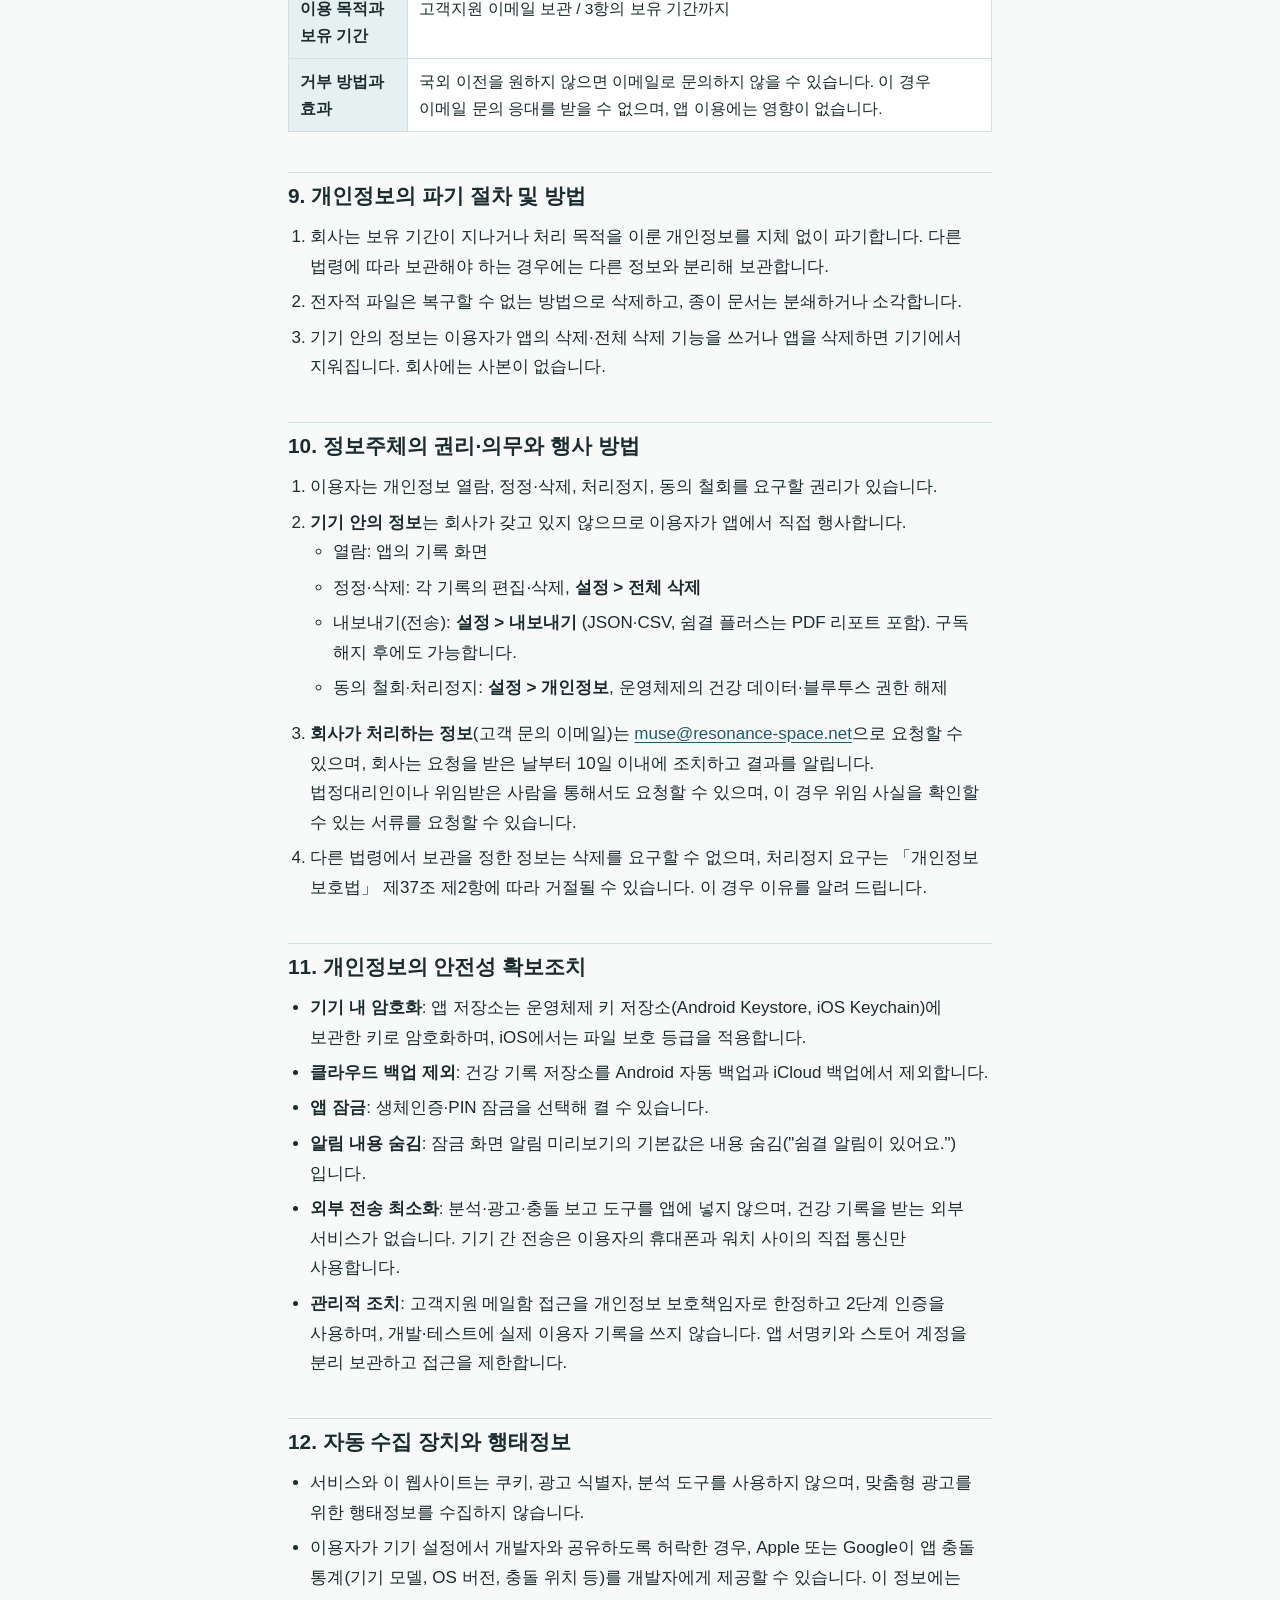
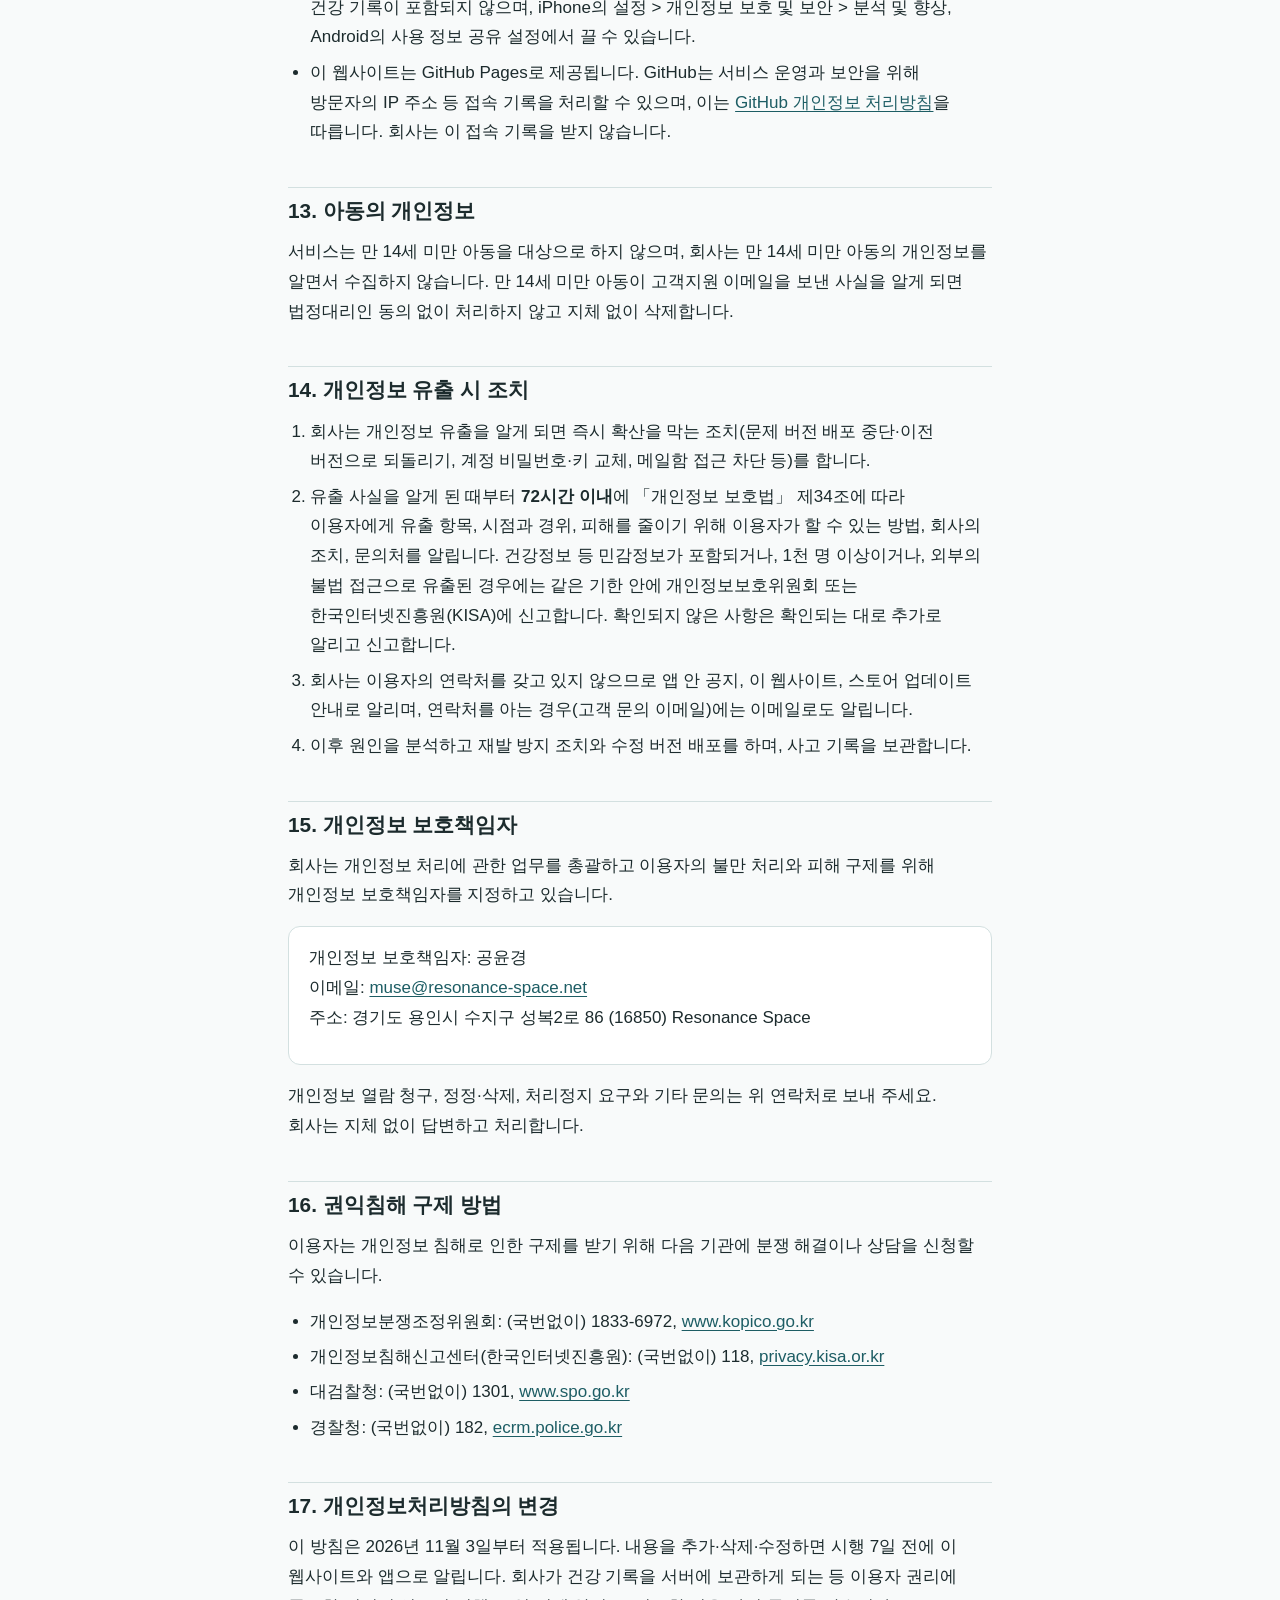
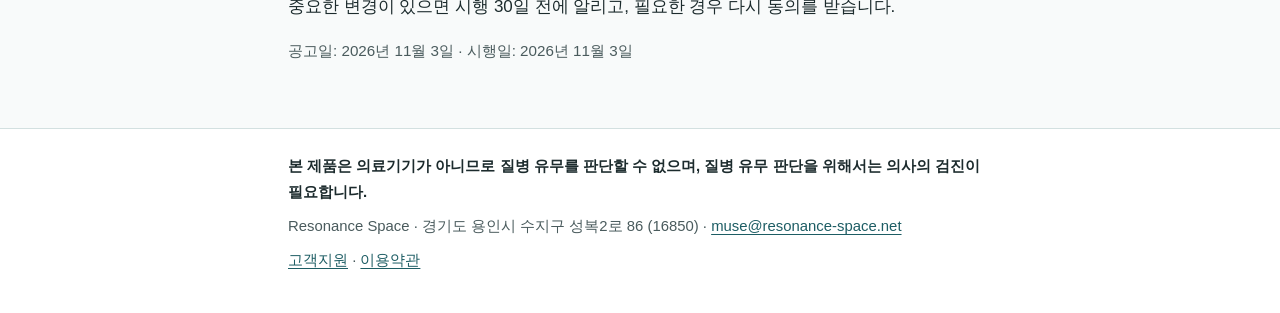
==== commit 46e98f04: "Apple Watch 활동 세션 운동 기록 저장 명시" ====
--- a/privacy.html
+++ b/privacy.html
@@ -150,6 +150,7 @@
     </tbody>
   </table>
   </div>
+  <p><strong>건강 앱에 쓰는 데이터</strong>: Apple Watch에서 이용자가 직접 '활동 세션'을 시작하고 끝낸 경우에만, 그 세션을 '기타' 유형의 운동 기록(시간, 심박수, 활동 에너지)으로 이용자의 건강 앱에 저장합니다. 그 밖의 데이터는 건강 앱에 쓰지 않습니다.</p>
   <p><strong>HealthKit에서 받은 데이터는 광고·마케팅에 사용하지 않으며, 판매하지 않습니다.</strong> 데이터 브로커나 광고 플랫폼을 포함한 제3자에게 제공하지 않고, iCloud에 저장하지 않으며, 위 목적으로 이용자 기기 안에서만 사용합니다.</p>
 
   <h3>5-3. 워치와 심박 스트랩</h3>
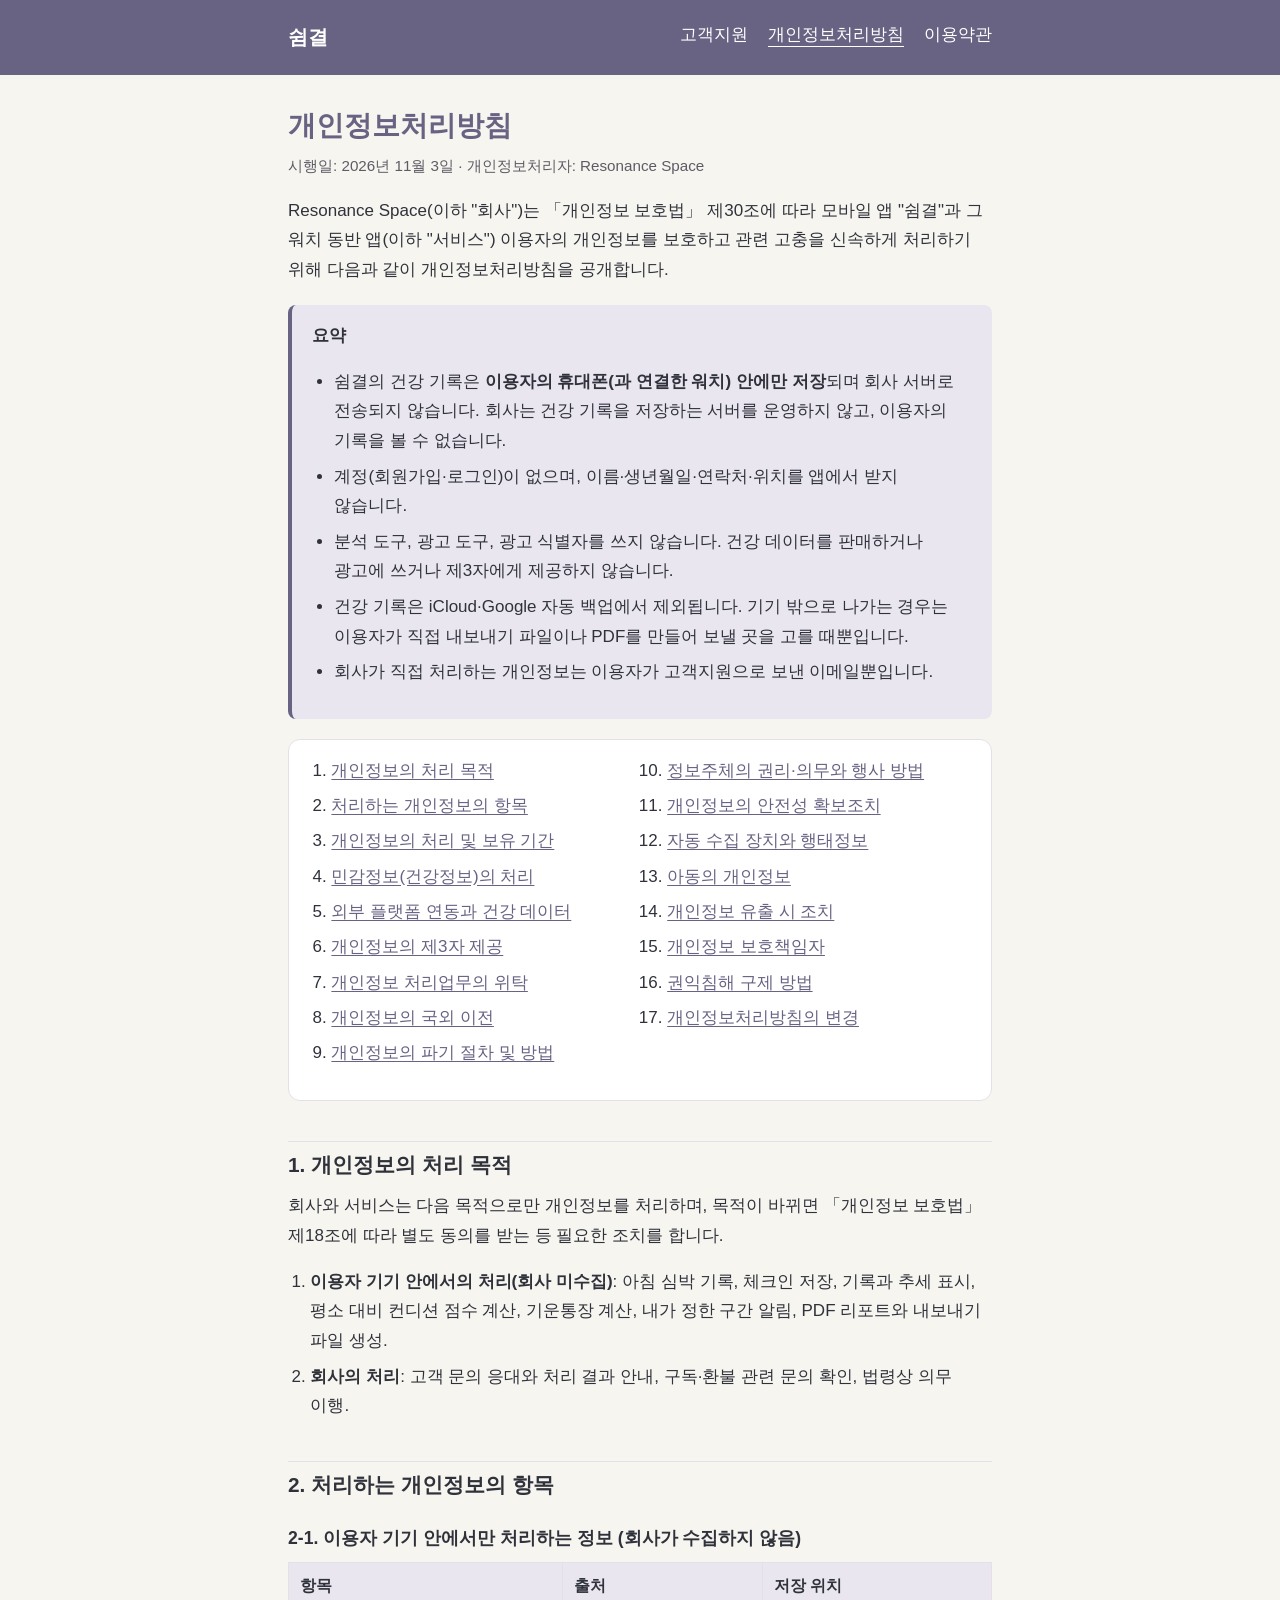
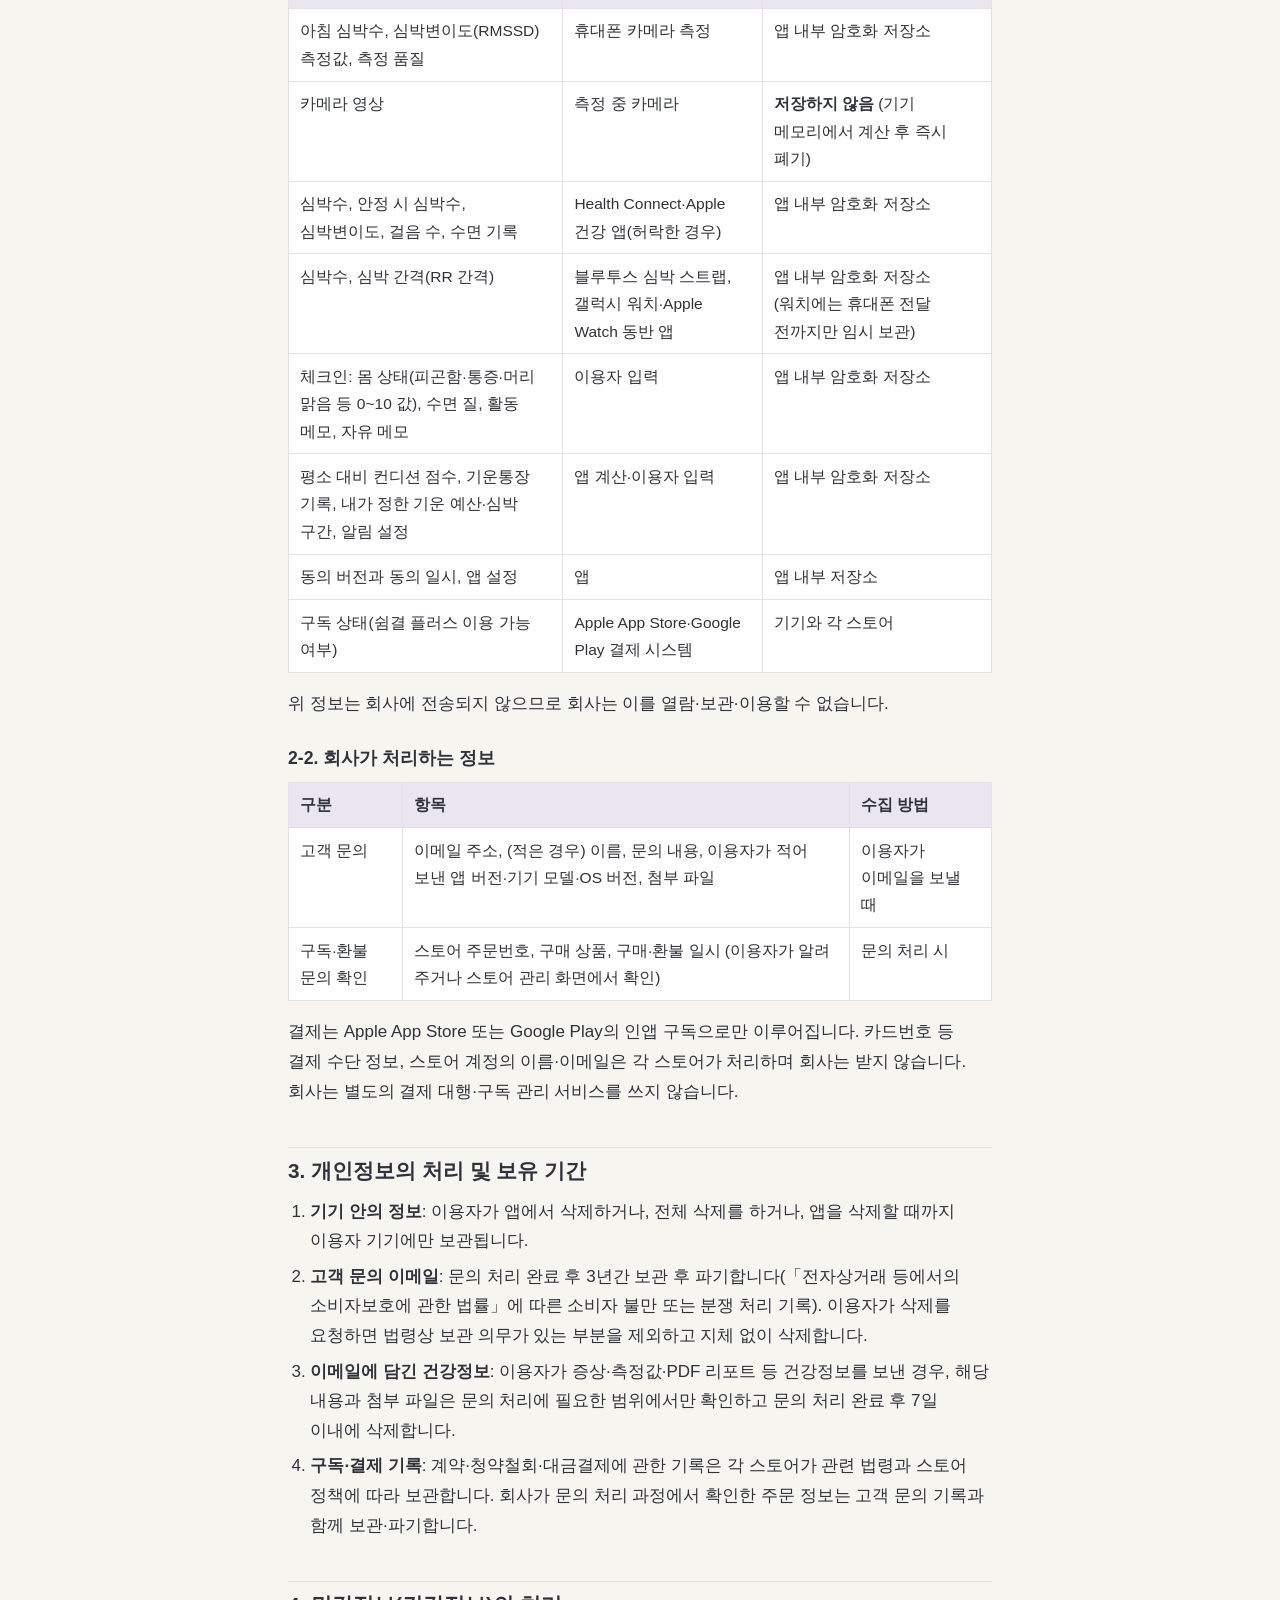
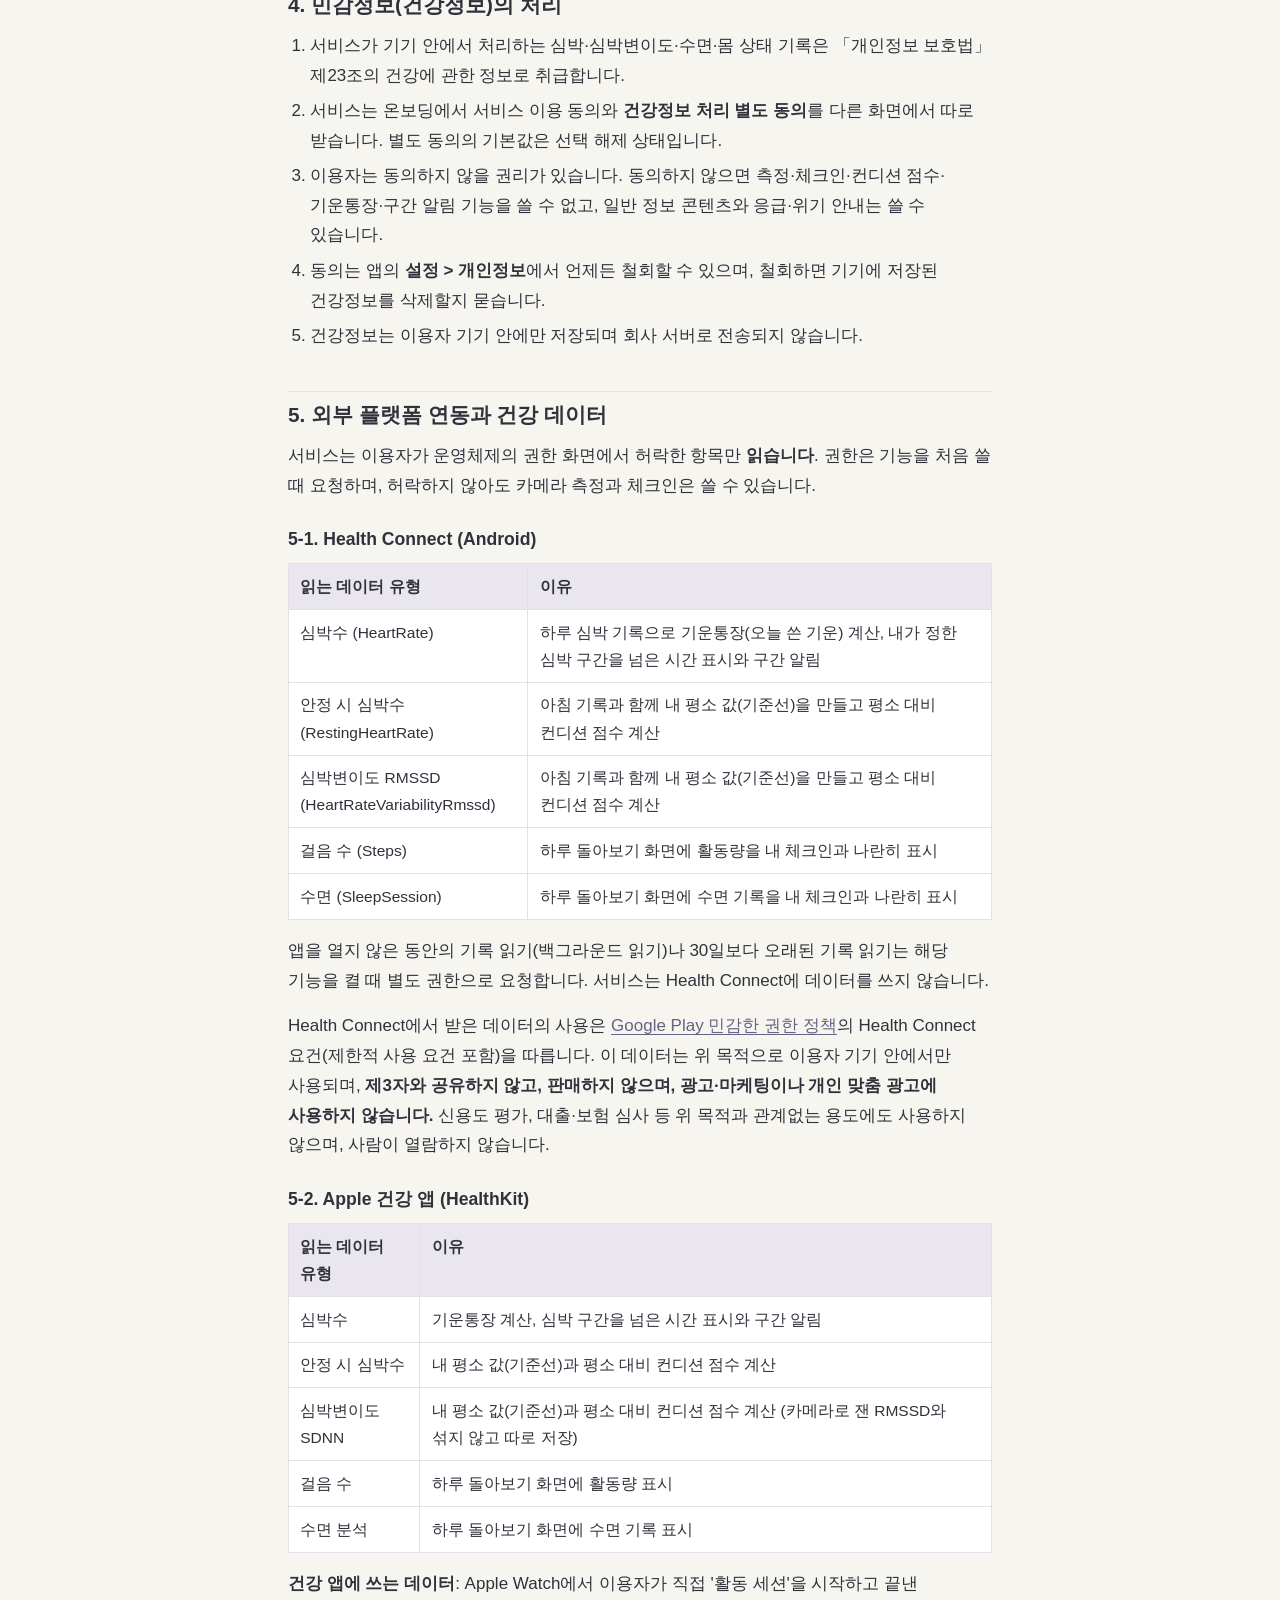
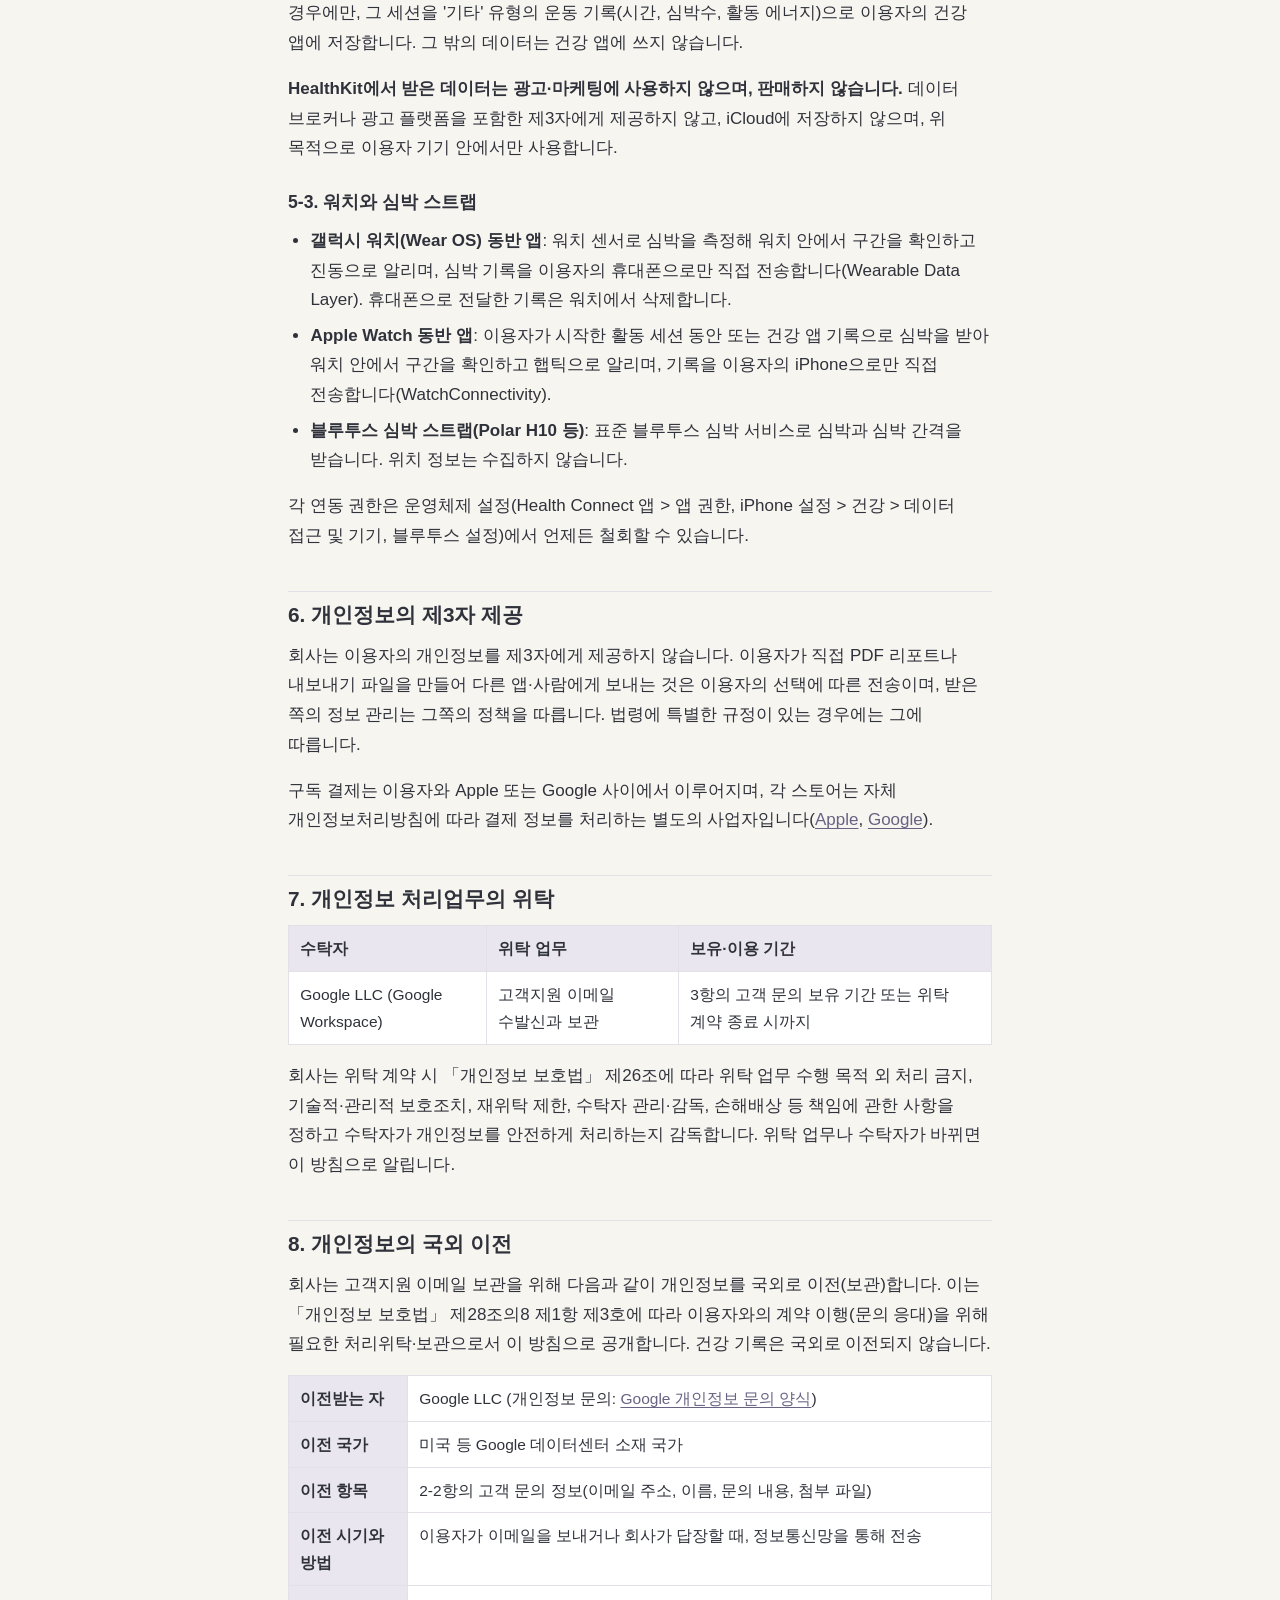
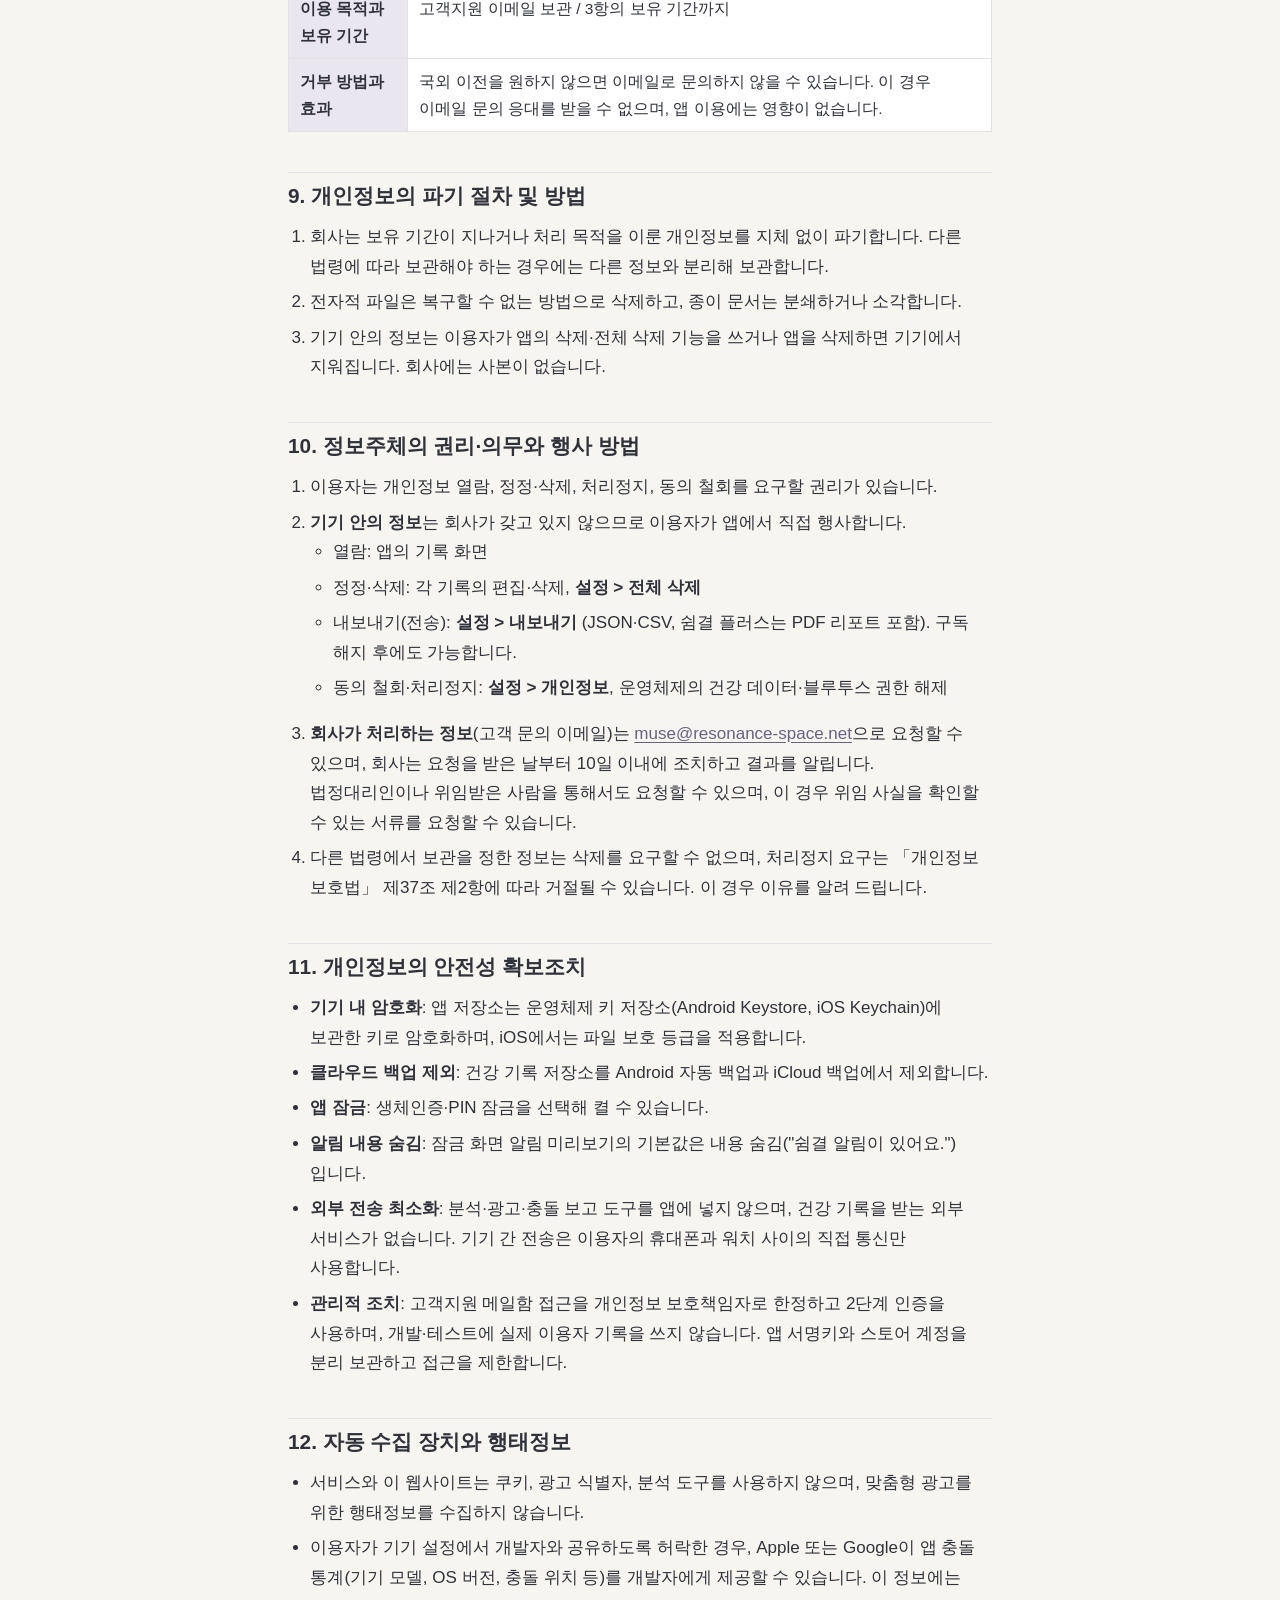
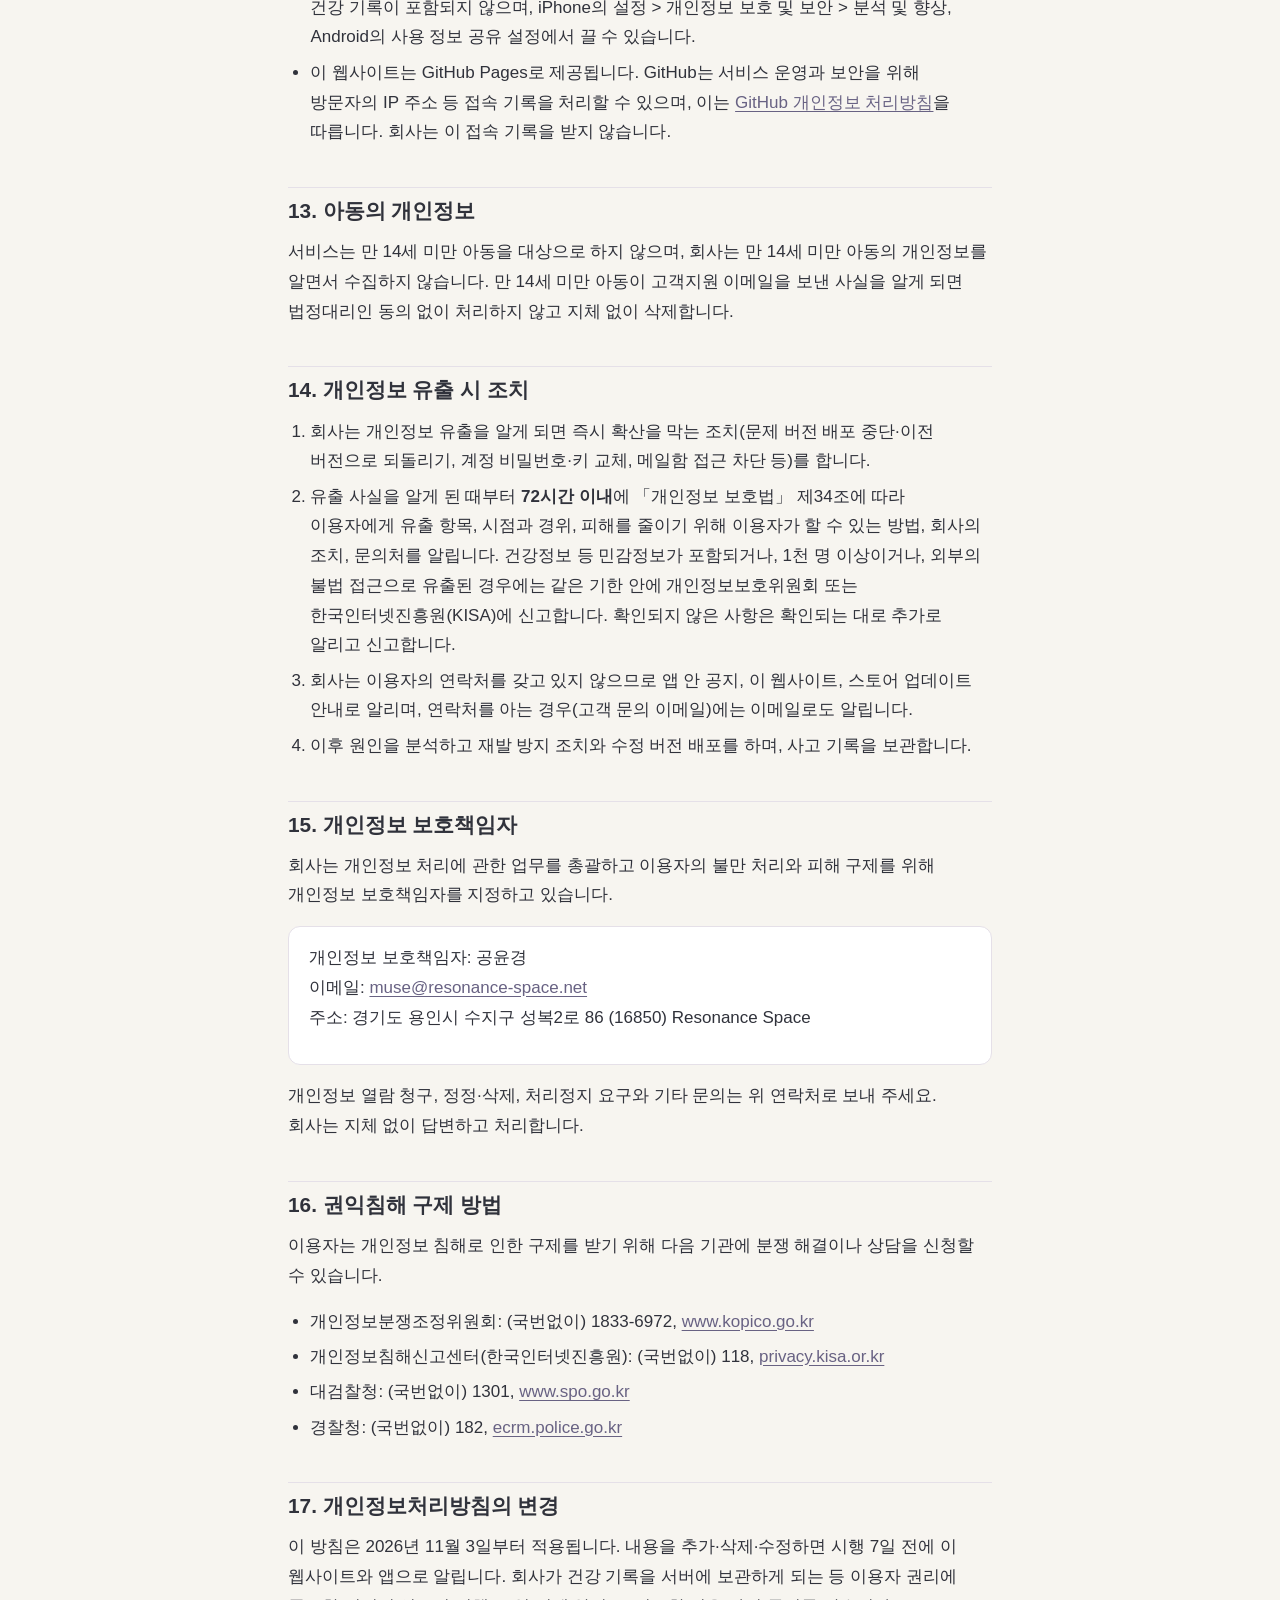
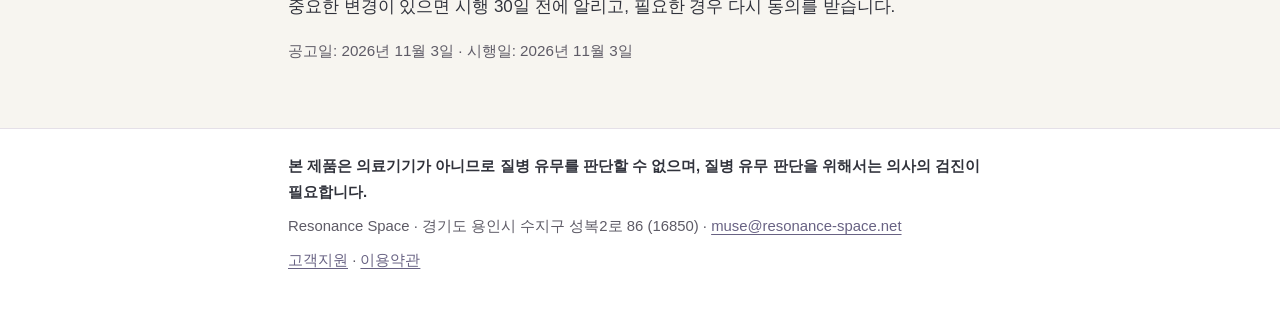
==== commit 1e4a0302: "theme-color 아이리스" ====
--- a/privacy.html
+++ b/privacy.html
@@ -5,7 +5,7 @@
 <meta name="viewport" content="width=device-width, initial-scale=1">
 <title>쉼결 개인정보처리방침</title>
 <meta name="description" content="쉼결 개인정보처리방침. 건강 기록은 이용자 기기 안에만 저장되며 회사 서버로 전송되지 않습니다.">
-<meta name="theme-color" content="#1D5D64">
+<meta name="theme-color" content="#686283">
 <meta name="referrer" content="no-referrer">
 <link rel="stylesheet" href="style.css">
 </head>
--- a/style.css
+++ b/style.css
@@ -1,25 +1,25 @@
 :root {
-  --brand: #1D5D64;
-  --brand-strong: #164A50;
-  --brand-soft: #E6F0F0;
-  --bg: #F8FAFA;
+  --brand: #686283;
+  --brand-strong: #4F4A66;
+  --brand-soft: #EAE6F0;
+  --bg: #F7F5F0;
   --surface: #FFFFFF;
-  --text: #1C2B2D;
-  --muted: #4A5B5D;
-  --line: #D3E0E0;
-  --focus: #E0A64B;
+  --text: #30323B;
+  --muted: #5E5B66;
+  --line: #E5E0E8;
+  --focus: #9A92AE;
   color-scheme: light dark;
 }
 @media (prefers-color-scheme: dark) {
   :root {
-    --brand: #7FC4CB;
-    --brand-strong: #A3D7DC;
-    --brand-soft: #173436;
-    --bg: #101B1C;
-    --surface: #162426;
-    --text: #E4EEEE;
-    --muted: #A9BCBE;
-    --line: #2A4043;
+    --brand: #CCC0E3;
+    --brand-strong: #EDE4FA;
+    --brand-soft: #36303F;
+    --bg: #1E1D23;
+    --surface: #27252D;
+    --text: #F1EDF4;
+    --muted: #BDB7C5;
+    --line: #46414D;
   }
 }
 * { box-sizing: border-box; }
@@ -46,7 +46,7 @@
   background: var(--brand);
   color: #fff;
 }
-@media (prefers-color-scheme: dark) { header.site { background: #1D5D64; } }
+@media (prefers-color-scheme: dark) { header.site { background: #36303F; } }
 header.site .wrap { display: flex; flex-wrap: wrap; align-items: center; justify-content: space-between; gap: .5rem 1.5rem; padding-top: 1rem; padding-bottom: 1rem; }
 header.site .brand { color: #fff; text-decoration: none; font-weight: 700; font-size: 1.25rem; }
 header.site nav ul { list-style: none; margin: 0; padding: 0; display: flex; flex-wrap: wrap; gap: .25rem 1.25rem; }
